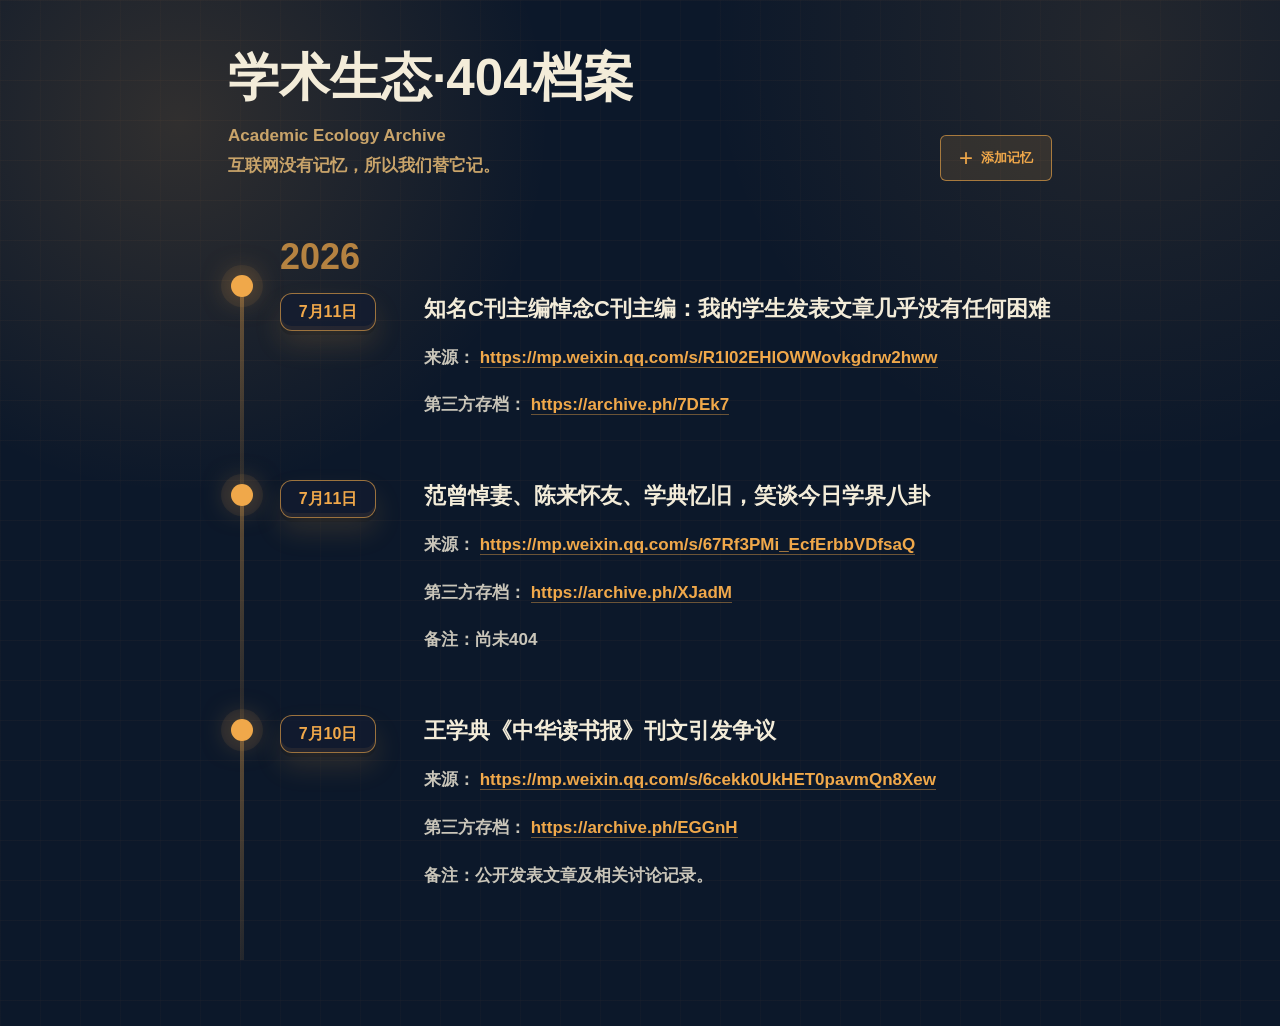
==== index.html @ 6da3807e "Switch archive target back to the Wayback Machine." ====
<!DOCTYPE html>
<html lang="zh-CN">

<head>
<meta charset="UTF-8">
<meta name="viewport" content="width=device-width, initial-scale=1.0">
<title>学术生态·404档案 · Academic Ecology Archive</title>

<style>
:root {
    color-scheme: dark;
    --bg: #0c182a;
    --text: #f3ecd9;
    --muted: #c9a46a;
    --line: rgba(240, 168, 74, 0.36);
    --accent: #f0a84a;
    --accent-soft: rgba(240, 168, 74, 0.16);
    --accent-strong: #ffc56d;
    --font: "PingFang SC", "PingFangSC-Semibold", "Hiragino Sans GB", "Microsoft YaHei", sans-serif;
}

* {
    box-sizing: border-box;
}

body {
    min-height: 100vh;
    max-width: 920px;
    margin: 0 auto;
    padding: 52px 48px 80px;
    color: var(--text);
    background:
        radial-gradient(circle at 14% 12%, rgba(240, 168, 74, 0.16), transparent 26%),
        radial-gradient(circle at 88% 4%, rgba(240, 168, 74, 0.10), transparent 28%),
        linear-gradient(rgba(240, 168, 74, 0.035) 1px, transparent 1px),
        linear-gradient(90deg, rgba(240, 168, 74, 0.025) 1px, transparent 1px),
        var(--bg);
    background-size: auto, auto, 40px 40px, 40px 40px, auto;
    font-family: var(--font);
    font-weight: 600;
    line-height: 1.75;
}

button,
input,
textarea,
h1,
h2,
.date,
.year {
    font-family: var(--font);
    font-weight: 600;
}

button {
    color: inherit;
}

h1 {
    margin: 0;
    font-size: clamp(32px, 4vw, 56px);
    line-height: 1;
    letter-spacing: 0;
}

h2 {
    margin: 0;
    font-size: clamp(17px, 1.9vw, 22px);
    line-height: 1.45;
    letter-spacing: 0;
}

p {
    margin: 18px 0 0;
    color: rgba(243, 236, 217, 0.82);
    font-size: 17px;
}

a {
    color: var(--accent);
    text-decoration: none;
    word-break: break-all;
    border-bottom: 1px solid rgba(240, 168, 74, 0.42);
    transition: color 160ms ease, border-color 160ms ease;
}

a:hover {
    color: var(--accent-strong);
    border-color: var(--accent-strong);
}

.subtitle {
    max-width: 620px;
    margin: 18px 0 0;
    color: var(--muted);
    font-size: 17px;
    letter-spacing: 0;
}

.site-header {
    display: flex;
    align-items: flex-end;
    justify-content: space-between;
    gap: 32px;
    margin-bottom: 58px;
}

.add-memory-button,
.submit-button {
    display: inline-flex;
    align-items: center;
    justify-content: center;
    min-height: 46px;
    padding: 10px 18px;
    border: 1px solid rgba(240, 168, 74, 0.62);
    border-radius: 6px;
    background: rgba(240, 168, 74, 0.12);
    color: var(--accent);
    cursor: pointer;
    transition: background 160ms ease, border-color 160ms ease, transform 160ms ease;
}

.add-memory-button:hover,
.submit-button:hover {
    border-color: var(--accent-strong);
    background: rgba(240, 168, 74, 0.22);
}

.add-memory-button:active,
.submit-button:active {
    transform: translateY(1px);
}

.button-icon {
    margin-right: 8px;
    font-size: 24px;
    line-height: 1;
    font-weight: 400;
}

.archive {
    position: relative;
}

.entry {
    position: relative;
    display: grid;
    grid-template-columns: 168px minmax(0, 1fr);
    gap: 28px;
    margin-bottom: 56px;
}

.entry::before {
    content: "";
    position: absolute;
    left: 12px;
    top: 50px;
    bottom: -70px;
    width: 4px;
    background: linear-gradient(var(--line), rgba(240, 168, 74, 0.10));
}

.entry::after {
    content: "";
    position: absolute;
    left: 3px;
    top: 36px;
    width: 22px;
    height: 22px;
    border-radius: 50%;
    background: var(--accent);
    box-shadow:
        0 0 0 10px rgba(240, 168, 74, 0.08),
        0 0 28px rgba(240, 168, 74, 0.55);
}

.entry.entry-continued::before {
    top: 18px;
}

.entry.entry-continued::after {
    top: 8px;
}

.time-col {
    position: relative;
    min-height: 110px;
    padding-left: 52px;
}

.year {
    margin: 0 0 18px 0;
    color: rgba(240, 168, 74, 0.72);
    font-size: clamp(28px, 3.2vw, 36px);
    line-height: 1;
    letter-spacing: 0;
}

.date {
    display: inline-flex;
    align-items: center;
    justify-content: center;
    min-width: 96px;
    min-height: 38px;
    padding: 7px 12px;
    border: 1px solid rgba(240, 168, 74, 0.62);
    border-radius: 12px;
    color: var(--accent);
    background: rgba(20, 29, 49, 0.72);
    box-shadow:
        0 14px 28px rgba(240, 168, 74, 0.14),
        inset 0 -4px 0 rgba(240, 168, 74, 0.08),
        0 4px 0 rgba(4, 9, 18, 0.24);
    font-size: clamp(14px, 1.5vw, 16px);
    line-height: 1;
    letter-spacing: 0;
}

.content {
    max-width: 640px;
    padding-top: 54px;
}

.entry.entry-continued .content {
    padding-top: 4px;
}

.entry.entry-continued .time-col {
    min-height: 48px;
    padding-top: 4px;
}

.memory-dialog {
    width: min(620px, calc(100vw - 32px));
    max-height: calc(100vh - 32px);
    padding: 0;
    border: 1px solid rgba(240, 168, 74, 0.34);
    border-radius: 8px;
    color: var(--text);
    background: #111f34;
    box-shadow: 0 28px 80px rgba(0, 0, 0, 0.55);
}

.memory-dialog::backdrop {
    background: rgba(3, 8, 16, 0.76);
    backdrop-filter: blur(5px);
}

.memory-form {
    padding: 26px;
}

.dialog-header {
    display: flex;
    align-items: center;
    justify-content: space-between;
    gap: 20px;
    margin-bottom: 22px;
}

.dialog-header h2 {
    font-size: 24px;
    line-height: 1.3;
}

.close-button {
    display: grid;
    flex: 0 0 38px;
    width: 38px;
    height: 38px;
    place-items: center;
    padding: 0;
    border: 0;
    border-radius: 50%;
    color: var(--muted);
    background: transparent;
    font-size: 28px;
    line-height: 1;
    cursor: pointer;
}

.close-button:hover {
    color: var(--text);
    background: rgba(240, 168, 74, 0.12);
}

.form-grid {
    display: grid;
    grid-template-columns: 1fr 1fr;
    gap: 16px;
}

.field {
    display: grid;
    gap: 7px;
}

.field-wide {
    grid-column: 1 / -1;
}

.field label {
    color: rgba(243, 236, 217, 0.82);
    font-size: 14px;
    font-weight: 700;
}

.field input,
.field textarea {
    width: 100%;
    border: 1px solid rgba(240, 168, 74, 0.30);
    border-radius: 6px;
    outline: 0;
    color: var(--text);
    background: rgba(6, 14, 26, 0.62);
    transition: border-color 160ms ease, box-shadow 160ms ease;
}

.field input {
    height: 46px;
    padding: 0 13px;
}

.field textarea {
    min-height: 100px;
    padding: 11px 13px;
    resize: vertical;
}

.field input:focus,
.field textarea:focus {
    border-color: var(--accent);
    box-shadow: 0 0 0 3px rgba(240, 168, 74, 0.14);
}

.archive-tools {
    display: flex;
    align-items: center;
    gap: 10px;
}

.archive-tools input {
    min-width: 0;
    flex: 1;
}

.archive-button {
    flex: 0 0 auto;
    min-height: 46px;
    padding: 0 15px;
    border: 1px solid rgba(240, 168, 74, 0.42);
    border-radius: 6px;
    color: var(--accent);
    background: rgba(240, 168, 74, 0.10);
    font-size: 14px;
    cursor: pointer;
    transition: border-color 160ms ease, background 160ms ease;
}

.archive-button:hover:not(:disabled) {
    border-color: var(--accent);
    background: rgba(240, 168, 74, 0.16);
}

.archive-button:disabled {
    opacity: 0.42;
    cursor: not-allowed;
}

.field-hint {
    margin: 0;
    color: var(--muted);
    font-size: 12px;
    line-height: 1.55;
}

.form-actions {
    display: flex;
    justify-content: flex-end;
    margin-top: 22px;
}

.title-tools {
    display: flex;
    gap: 10px;
    align-items: stretch;
}

.title-tools input {
    flex: 1 1 auto;
}

.fetch-title-button {
    flex: 0 0 auto;
    min-height: 46px;
    padding: 0 15px;
    border: 1px solid rgba(240, 168, 74, 0.42);
    border-radius: 6px;
    color: var(--accent);
    background: rgba(240, 168, 74, 0.10);
    font-size: 14px;
    cursor: pointer;
    transition: border-color 160ms ease, background 160ms ease;
}

.fetch-title-button:hover:not(:disabled) {
    border-color: var(--accent);
    background: rgba(240, 168, 74, 0.16);
}

.fetch-title-button:disabled {
    opacity: 0.42;
    cursor: not-allowed;
}

.archive-status,
.title-status {
    margin: 8px 0 0;
    color: var(--muted);
    font-size: 12px;
    line-height: 1.55;
    min-height: 1.55em;
}

.archive-empty,
.archive-loading,
.archive-error {
    padding: 48px 0 20px;
    color: var(--muted);
    font-size: 16px;
}

.submit-button {
    color: #1a1208;
    background: var(--accent);
}

.submit-button:hover {
    background: var(--accent-strong);
}

@media (max-width: 780px) {
    body {
        padding: 34px 20px 60px;
    }

    .subtitle {
        margin-bottom: 0;
    }

    .site-header {
        align-items: flex-start;
        flex-direction: column;
        margin-bottom: 34px;
    }

    .entry {
        grid-template-columns: 1fr;
        gap: 22px;
        margin-bottom: 48px;
    }

    .entry::before {
        left: 10px;
        top: 72px;
    }

    .entry::after {
        top: 58px;
    }

    .entry.entry-continued::before {
        top: 28px;
    }

    .entry.entry-continued::after {
        top: 14px;
    }

    .time-col {
        padding-left: 42px;
    }

    .year {
        margin-bottom: 14px;
        font-size: 28px;
    }

    .date {
        min-width: 96px;
        min-height: 36px;
        font-size: 15px;
        border-radius: 12px;
    }

    .content {
        max-width: none;
        padding: 0 0 0 42px;
    }

    .entry.entry-continued .content {
        padding: 0 0 0 42px;
    }

    .memory-form {
        padding: 20px;
    }

    .form-grid {
        grid-template-columns: 1fr;
    }

    .archive-tools {
        align-items: stretch;
        flex-direction: column;
    }
}
</style>
</head>

<body>
<header class="site-header">
    <div>
        <h1>学术生态·404档案</h1>

        <p class="subtitle">
        Academic Ecology Archive<br>
        互联网没有记忆，所以我们替它记。
        </p>
    </div>

    <button class="add-memory-button" id="openMemoryForm" type="button">
        <span class="button-icon" aria-hidden="true">+</span>
        添加记忆
    </button>
</header>

<main class="archive" id="archive" aria-live="polite">
    <p class="archive-loading">正在加载档案…</p>
</main>

<dialog class="memory-dialog" id="memoryDialog">
    <form class="memory-form" id="memoryForm">
        <div class="dialog-header">
            <h2>添加一条记忆</h2>
            <button class="close-button" id="closeMemoryForm" type="button" aria-label="关闭">&times;</button>
        </div>

        <div class="form-grid">
            <div class="field field-wide">
                <label for="sourceUrl">来源链接</label>
                <div class="archive-tools">
                    <input id="sourceUrl" name="source" type="url" inputmode="url" placeholder="https://" required>
                    <button class="archive-button" id="createArchive" type="button" disabled>生成存档</button>
                </div>
                <p class="field-hint">将在新窗口打开互联网档案馆（Wayback Machine）；保存完成后，把生成的永久链接粘贴到下方。</p>
            </div>

            <div class="field field-wide">
                <label for="memoryTitle">事件标题</label>
                <div class="title-tools">
                    <input id="memoryTitle" name="title" type="text" maxlength="120" required>
                    <button class="fetch-title-button" id="fetchTitle" type="button" disabled>获取标题</button>
                </div>
                <p class="title-status" id="titleStatus" aria-live="polite"></p>
            </div>

            <div class="field">
                <label for="memoryDate">事件日期</label>
                <input id="memoryDate" name="date" type="date" required>
            </div>

            <div class="field field-wide">
                <label for="archiveUrl">第三方存档链接</label>
                <input id="archiveUrl" name="archive" type="url" inputmode="url" placeholder="https://web.archive.org/web/..." required>
            </div>

            <div class="field field-wide">
                <label for="memoryNote">补充说明（选填）</label>
                <textarea id="memoryNote" name="note" maxlength="1000"></textarea>
            </div>
        </div>

        <div class="form-actions">
            <button class="submit-button" type="submit">提交到 GitHub</button>
        </div>
    </form>
</dialog>

<script>
const repository = "quietarchive/academic-ecology-archive";
const archiveRoot = document.getElementById("archive");
const dialog = document.getElementById("memoryDialog");
const form = document.getElementById("memoryForm");
const dateInput = document.getElementById("memoryDate");
const sourceInput = document.getElementById("sourceUrl");
const titleInput = document.getElementById("memoryTitle");
const titleStatus = document.getElementById("titleStatus");
const createArchiveButton = document.getElementById("createArchive");
const fetchTitleButton = document.getElementById("fetchTitle");

let titleFetchToken = 0;

function escapeHtml(value) {
    return String(value)
        .replaceAll("&", "&amp;")
        .replaceAll("<", "&lt;")
        .replaceAll(">", "&gt;")
        .replaceAll('"', "&quot;")
        .replaceAll("'", "&#39;");
}

function formatDateParts(isoDate) {
    const [year, month, day] = isoDate.split("-").map(Number);
    return {
        year: String(year),
        date: `${month}月${day}日`
    };
}

function renderEntries(entries) {
    if (!entries.length) {
        archiveRoot.innerHTML = '<p class="archive-empty">暂无档案条目。</p>';
        return;
    }

    let previousYear = "";
    archiveRoot.innerHTML = entries.map((entry) => {
        const { year, date } = formatDateParts(entry.date);
        const showYear = year !== previousYear;
        previousYear = year;
        const note = entry.note
            ? `<p>备注：${escapeHtml(entry.note)}</p>`
            : "";

        return `
            <article class="entry${showYear ? "" : " entry-continued"}">
                <div class="time-col">
                    ${showYear ? `<div class="year">${escapeHtml(year)}</div>` : ""}
                    <div class="date">${escapeHtml(date)}</div>
                </div>
                <div class="content">
                    <h2>${escapeHtml(entry.title)}</h2>
                    <p>
                        来源：
                        <a href="${escapeHtml(entry.source)}" rel="noopener noreferrer" target="_blank">${escapeHtml(entry.source)}</a>
                    </p>
                    <p>
                        第三方存档：
                        <a href="${escapeHtml(entry.archive)}" rel="noopener noreferrer" target="_blank">${escapeHtml(entry.archive)}</a>
                    </p>
                    ${note}
                </div>
            </article>
        `;
    }).join("");
}

async function loadEntries() {
    try {
        const response = await fetch(`./data/entries.json?t=${Date.now()}`);
        if (!response.ok) {
            throw new Error(`HTTP ${response.status}`);
        }
        const data = await response.json();
        const entries = Array.isArray(data.entries) ? data.entries : [];
        entries.sort((a, b) => {
            if (a.date === b.date) return (b.issue || 0) - (a.issue || 0);
            return a.date < b.date ? 1 : -1;
        });
        renderEntries(entries);
    } catch (error) {
        archiveRoot.innerHTML = '<p class="archive-error">档案加载失败，请稍后刷新。</p>';
        console.error(error);
    }
}

function syncSourceButtons() {
    const valid = sourceInput.validity.valid && Boolean(sourceInput.value.trim());
    createArchiveButton.disabled = !valid;
    fetchTitleButton.disabled = !valid;
}

function decodeHtmlEntities(text) {
    const textarea = document.createElement("textarea");
    textarea.innerHTML = text;
    return textarea.value.trim();
}

function cleanTitle(title) {
    return decodeHtmlEntities(title).replace(/\s+/g, " ").trim();
}

async function fetchTitleFromMicrolink(url) {
    const response = await fetch(`https://api.microlink.io/?url=${encodeURIComponent(url)}`);
    if (!response.ok) return "";
    const json = await response.json();
    return json?.status === "success" ? (json.data?.title || "") : "";
}

async function fetchTitleFromAllOrigins(url) {
    const response = await fetch(`https://api.allorigins.win/raw?url=${encodeURIComponent(url)}`);
    if (!response.ok) return "";
    const html = await response.text();
    const og = html.match(/property=["']og:title["']\s+content=["']([^"']+)["']/i)
        || html.match(/content=["']([^"']+)["']\s+property=["']og:title["']/i);
    if (og?.[1]) return og[1];
    const title = html.match(/<title[^>]*>([^<]+)<\/title>/i);
    return title?.[1] || "";
}

async function resolvePageTitle(url) {
    const attempts = [fetchTitleFromMicrolink, fetchTitleFromAllOrigins];
    for (const attempt of attempts) {
        try {
            const title = cleanTitle(await attempt(url));
            if (title) return title;
        } catch (error) {
            console.warn(error);
        }
    }
    return "";
}

async function fillTitleFromSource({ force = false } = {}) {
    if (!sourceInput.validity.valid) return;
    if (!force && titleInput.value.trim()) return;

    const token = ++titleFetchToken;
    const url = sourceInput.value.trim();
    titleStatus.textContent = "正在获取标题…";
    fetchTitleButton.disabled = true;

    const title = await resolvePageTitle(url);
    if (token !== titleFetchToken) return;

    if (title) {
        titleInput.value = title.slice(0, 120);
        titleStatus.textContent = "已自动填入标题，可按需修改。";
    } else {
        titleStatus.textContent = "未能自动获取标题（微信文章较常见），请手动填写。";
    }

    syncSourceButtons();
}

document.getElementById("openMemoryForm").addEventListener("click", () => {
    if (!dateInput.value) {
        dateInput.value = new Date().toLocaleDateString("en-CA");
    }
    syncSourceButtons();
    titleStatus.textContent = "";
    dialog.showModal();
});

document.getElementById("closeMemoryForm").addEventListener("click", () => dialog.close());

sourceInput.addEventListener("input", () => {
    syncSourceButtons();
});

sourceInput.addEventListener("change", () => {
    fillTitleFromSource();
});

fetchTitleButton.addEventListener("click", () => {
    fillTitleFromSource({ force: true });
});

createArchiveButton.addEventListener("click", () => {
    if (!sourceInput.reportValidity()) {
        return;
    }

    const saveUrl = `https://web.archive.org/save/${sourceInput.value.trim()}`;
    window.open(saveUrl, "_blank", "noopener,noreferrer");
});

dialog.addEventListener("click", (event) => {
    if (event.target === dialog) {
        dialog.close();
    }
});

form.addEventListener("submit", (event) => {
    event.preventDefault();

    const data = new FormData(form);
    const title = data.get("title").trim();
    const date = data.get("date");
    const source = data.get("source").trim();
    const archive = data.get("archive").trim();
    const note = data.get("note").trim() || "无";
    const issueTitle = `[记忆提交] ${date} ${title}`;
    const issueBody = [
        "## 事件信息",
        "",
        `- 日期：${date}`,
        `- 标题：${title}`,
        `- 来源链接：${source}`,
        `- 第三方存档：${archive}`,
        "",
        "## 补充说明",
        "",
        note
    ].join("\n");
    const issueUrl = new URL(`https://github.com/${repository}/issues/new`);

    issueUrl.searchParams.set("title", issueTitle);
    issueUrl.searchParams.set("body", issueBody);
    window.open(issueUrl.toString(), "_blank", "noopener,noreferrer");
    dialog.close();
});

loadEntries();
</script>
</body>

</html>
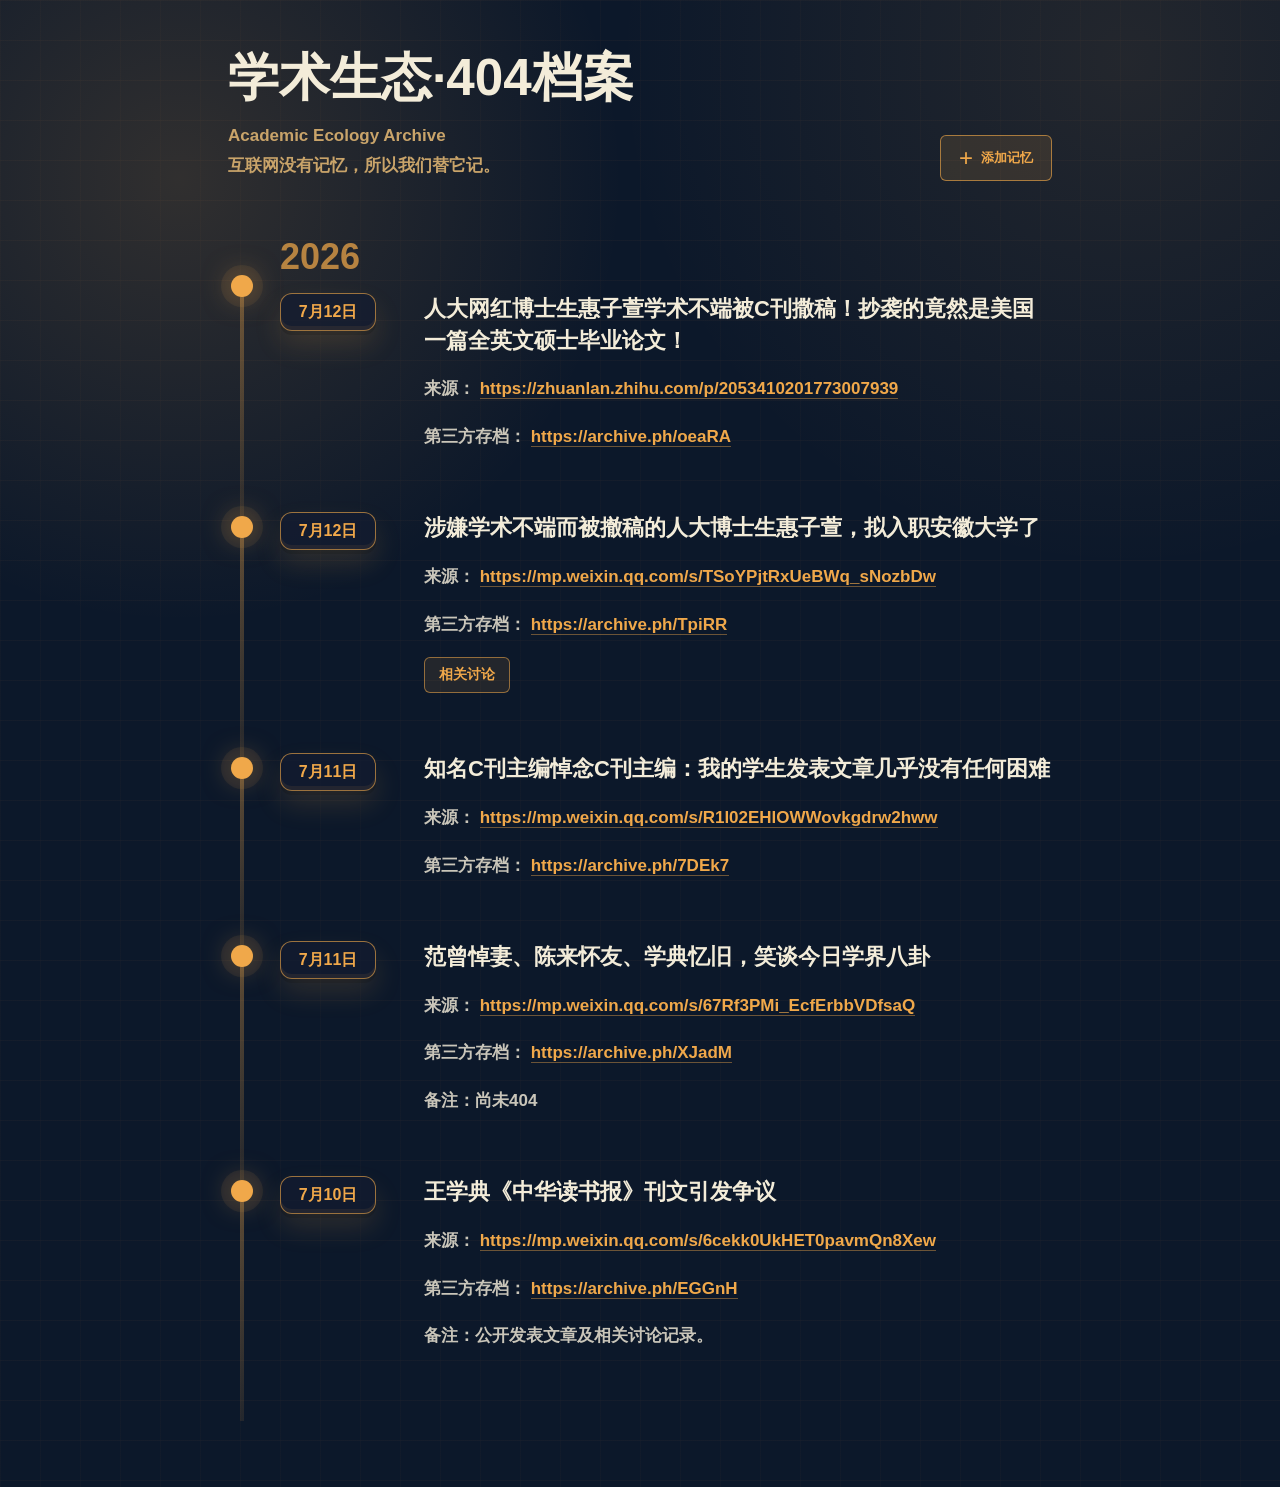
==== commit ae3e1864: "Add discussion screenshots viewer for archive entries. Store issue #4 comment images in-repo and pre" ====
--- a/index.html
+++ b/index.html
@@ -230,6 +230,81 @@
     padding-top: 4px;
 }
 
+.entry-actions {
+    display: flex;
+    flex-wrap: wrap;
+    gap: 10px;
+    margin-top: 18px;
+}
+
+.discussion-button {
+    display: inline-flex;
+    align-items: center;
+    justify-content: center;
+    min-height: 36px;
+    padding: 6px 14px;
+    border: 1px solid rgba(240, 168, 74, 0.55);
+    border-radius: 6px;
+    color: var(--accent);
+    background: rgba(240, 168, 74, 0.10);
+    font-size: 14px;
+    cursor: pointer;
+    transition: background 160ms ease, border-color 160ms ease;
+}
+
+.discussion-button:hover {
+    border-color: var(--accent-strong);
+    background: rgba(240, 168, 74, 0.20);
+}
+
+.discussion-dialog {
+    width: min(760px, calc(100vw - 32px));
+    max-height: calc(100vh - 32px);
+    padding: 0;
+    border: 1px solid rgba(240, 168, 74, 0.34);
+    border-radius: 8px;
+    color: var(--text);
+    background: #111f34;
+    box-shadow: 0 28px 80px rgba(0, 0, 0, 0.55);
+}
+
+.discussion-dialog::backdrop {
+    background: rgba(3, 8, 16, 0.76);
+    backdrop-filter: blur(5px);
+}
+
+.discussion-panel {
+    display: flex;
+    flex-direction: column;
+    max-height: calc(100vh - 32px);
+}
+
+.discussion-panel .dialog-header {
+    margin: 0;
+    padding: 20px 22px 14px;
+    border-bottom: 1px solid rgba(240, 168, 74, 0.18);
+}
+
+.discussion-gallery {
+    display: grid;
+    gap: 16px;
+    padding: 18px 22px 24px;
+    overflow: auto;
+}
+
+.discussion-gallery figure {
+    margin: 0;
+}
+
+.discussion-gallery img {
+    display: block;
+    width: 100%;
+    height: auto;
+    border: 1px solid rgba(240, 168, 74, 0.28);
+    border-radius: 6px;
+    background: #0a1422;
+}
+
 .memory-dialog {
     width: min(620px, calc(100vw - 32px));
     max-height: calc(100vh - 32px);
@@ -334,18 +409,18 @@
 }
 
 .archive-tools {
+    display: grid;
+    gap: 10px;
+}
+
+.archive-actions {
     display: flex;
-    align-items: center;
+    flex-wrap: wrap;
     gap: 10px;
 }
 
-.archive-tools input {
-    min-width: 0;
-    flex: 1;
-}
-
 .archive-button {
-    flex: 0 0 auto;
+    flex: 1 1 auto;
     min-height: 46px;
     padding: 0 15px;
     border: 1px solid rgba(240, 168, 74, 0.42);
@@ -512,6 +587,9 @@
 
     .archive-tools {
         align-items: stretch;
+    }
+
+    .archive-actions {
         flex-direction: column;
     }
 }
@@ -538,6 +616,16 @@
 <main class="archive" id="archive" aria-live="polite">
     <p class="archive-loading">正在加载档案…</p>
 </main>
+
+<dialog class="discussion-dialog" id="discussionDialog">
+    <div class="discussion-panel">
+        <div class="dialog-header">
+            <h2 id="discussionTitle">相关讨论</h2>
+            <button class="close-button" id="closeDiscussion" type="button" aria-label="关闭">&times;</button>
+        </div>
+        <div class="discussion-gallery" id="discussionGallery"></div>
+    </div>
+</dialog>
 
 <dialog class="memory-dialog" id="memoryDialog">
     <form class="memory-form" id="memoryForm">
@@ -551,9 +639,12 @@
                 <label for="sourceUrl">来源链接</label>
                 <div class="archive-tools">
                     <input id="sourceUrl" name="source" type="url" inputmode="url" placeholder="https://" required>
-                    <button class="archive-button" id="createArchive" type="button" disabled>生成存档</button>
+                    <div class="archive-actions">
+                        <button class="archive-button" id="createArchiveWayback" type="button" disabled>Wayback 存档</button>
+                        <button class="archive-button" id="createArchivePh" type="button" disabled>archive.ph 存档</button>
+                    </div>
                 </div>
-                <p class="field-hint">将在新窗口打开互联网档案馆（Wayback Machine）；保存完成后，把生成的永久链接粘贴到下方。</p>
+                <p class="field-hint" id="archiveHint">优先用互联网档案馆（Wayback）；微信文章常被拦截，请改用 archive.ph。保存后把可用的永久链接粘贴到下方。</p>
             </div>
 
             <div class="field field-wide">
@@ -572,7 +663,7 @@
 
             <div class="field field-wide">
                 <label for="archiveUrl">第三方存档链接</label>
-                <input id="archiveUrl" name="archive" type="url" inputmode="url" placeholder="https://web.archive.org/web/..." required>
+                <input id="archiveUrl" name="archive" type="url" inputmode="url" placeholder="https://web.archive.org/web/... 或 https://archive.ph/..." required>
             </div>
 
             <div class="field field-wide">
@@ -591,15 +682,24 @@
 const repository = "quietarchive/academic-ecology-archive";
 const archiveRoot = document.getElementById("archive");
 const dialog = document.getElementById("memoryDialog");
+const discussionDialog = document.getElementById("discussionDialog");
+const discussionTitle = document.getElementById("discussionTitle");
+const discussionGallery = document.getElementById("discussionGallery");
 const form = document.getElementById("memoryForm");
 const dateInput = document.getElementById("memoryDate");
 const sourceInput = document.getElementById("sourceUrl");
 const titleInput = document.getElementById("memoryTitle");
 const titleStatus = document.getElementById("titleStatus");
-const createArchiveButton = document.getElementById("createArchive");
+const createArchiveWaybackButton = document.getElementById("createArchiveWayback");
+const createArchivePhButton = document.getElementById("createArchivePh");
+const archiveHint = document.getElementById("archiveHint");
 const fetchTitleButton = document.getElementById("fetchTitle");
 
+const defaultArchiveHint = "优先用互联网档案馆（Wayback）；微信文章常被拦截，请改用 archive.ph。保存后把可用的永久链接粘贴到下方。";
+const wechatArchiveHint = "检测到微信链接：Wayback 通常只能存到验证页。请优先用 archive.ph 存档，再把永久链接粘贴到下方。";
+
 let titleFetchToken = 0;
+let entriesById = new Map();
 
 function escapeHtml(value) {
     return String(value)
@@ -618,19 +718,45 @@
     };
 }
 
+function entryKey(entry, index) {
+    return entry.issue != null ? `issue-${entry.issue}` : `entry-${index}`;
+}
+
+function openDiscussion(entry) {
+    const images = Array.isArray(entry.discussion) ? entry.discussion : [];
+    if (!images.length) return;
+
+    discussionTitle.textContent = "相关讨论";
+    discussionGallery.innerHTML = images.map((src, index) => `
+        <figure>
+            <img src="./${escapeHtml(src)}" alt="相关讨论截图 ${index + 1}" loading="lazy">
+        </figure>
+    `).join("");
+    discussionDialog.showModal();
+}
+
 function renderEntries(entries) {
     if (!entries.length) {
         archiveRoot.innerHTML = '<p class="archive-empty">暂无档案条目。</p>';
         return;
     }
 
+    entriesById = new Map();
     let previousYear = "";
-    archiveRoot.innerHTML = entries.map((entry) => {
+    archiveRoot.innerHTML = entries.map((entry, index) => {
+        const key = entryKey(entry, index);
+        entriesById.set(key, entry);
         const { year, date } = formatDateParts(entry.date);
         const showYear = year !== previousYear;
         previousYear = year;
         const note = entry.note
             ? `<p>备注：${escapeHtml(entry.note)}</p>`
+            : "";
+        const hasDiscussion = Array.isArray(entry.discussion) && entry.discussion.length > 0;
+        const discussionAction = hasDiscussion
+            ? `<div class="entry-actions">
+                    <button class="discussion-button" type="button" data-entry-key="${escapeHtml(key)}">相关讨论</button>
+               </div>`
             : "";
 
         return `
@@ -650,11 +776,29 @@
                         <a href="${escapeHtml(entry.archive)}" rel="noopener noreferrer" target="_blank">${escapeHtml(entry.archive)}</a>
                     </p>
                     ${note}
+                    ${discussionAction}
                 </div>
             </article>
         `;
     }).join("");
 }
+
+archiveRoot.addEventListener("click", (event) => {
+    const button = event.target.closest(".discussion-button");
+    if (!button) return;
+    const entry = entriesById.get(button.dataset.entryKey);
+    if (entry) openDiscussion(entry);
+});
+
+document.getElementById("closeDiscussion").addEventListener("click", () => {
+    discussionDialog.close();
+});
+
+discussionDialog.addEventListener("click", (event) => {
+    if (event.target === discussionDialog) {
+        discussionDialog.close();
+    }
+});
 
 async function loadEntries() {
     try {
@@ -675,10 +819,22 @@
     }
 }
 
+function isWechatUrl(url) {
+    try {
+        return /(^|\.)mp\.weixin\.qq\.com$/i.test(new URL(url).hostname);
+    } catch {
+        return false;
+    }
+}
+
 function syncSourceButtons() {
     const valid = sourceInput.validity.valid && Boolean(sourceInput.value.trim());
-    createArchiveButton.disabled = !valid;
+    createArchiveWaybackButton.disabled = !valid;
+    createArchivePhButton.disabled = !valid;
     fetchTitleButton.disabled = !valid;
+    archiveHint.textContent = valid && isWechatUrl(sourceInput.value.trim())
+        ? wechatArchiveHint
+        : defaultArchiveHint;
 }
 
 function decodeHtmlEntities(text) {
@@ -767,12 +923,21 @@
     fillTitleFromSource({ force: true });
 });
 
-createArchiveButton.addEventListener("click", () => {
+createArchiveWaybackButton.addEventListener("click", () => {
     if (!sourceInput.reportValidity()) {
         return;
     }
 
     const saveUrl = `https://web.archive.org/save/${sourceInput.value.trim()}`;
+    window.open(saveUrl, "_blank", "noopener,noreferrer");
+});
+
+createArchivePhButton.addEventListener("click", () => {
+    if (!sourceInput.reportValidity()) {
+        return;
+    }
+
+    const saveUrl = `https://archive.ph/?run=1&url=${encodeURIComponent(sourceInput.value.trim())}`;
     window.open(saveUrl, "_blank", "noopener,noreferrer");
 });
 
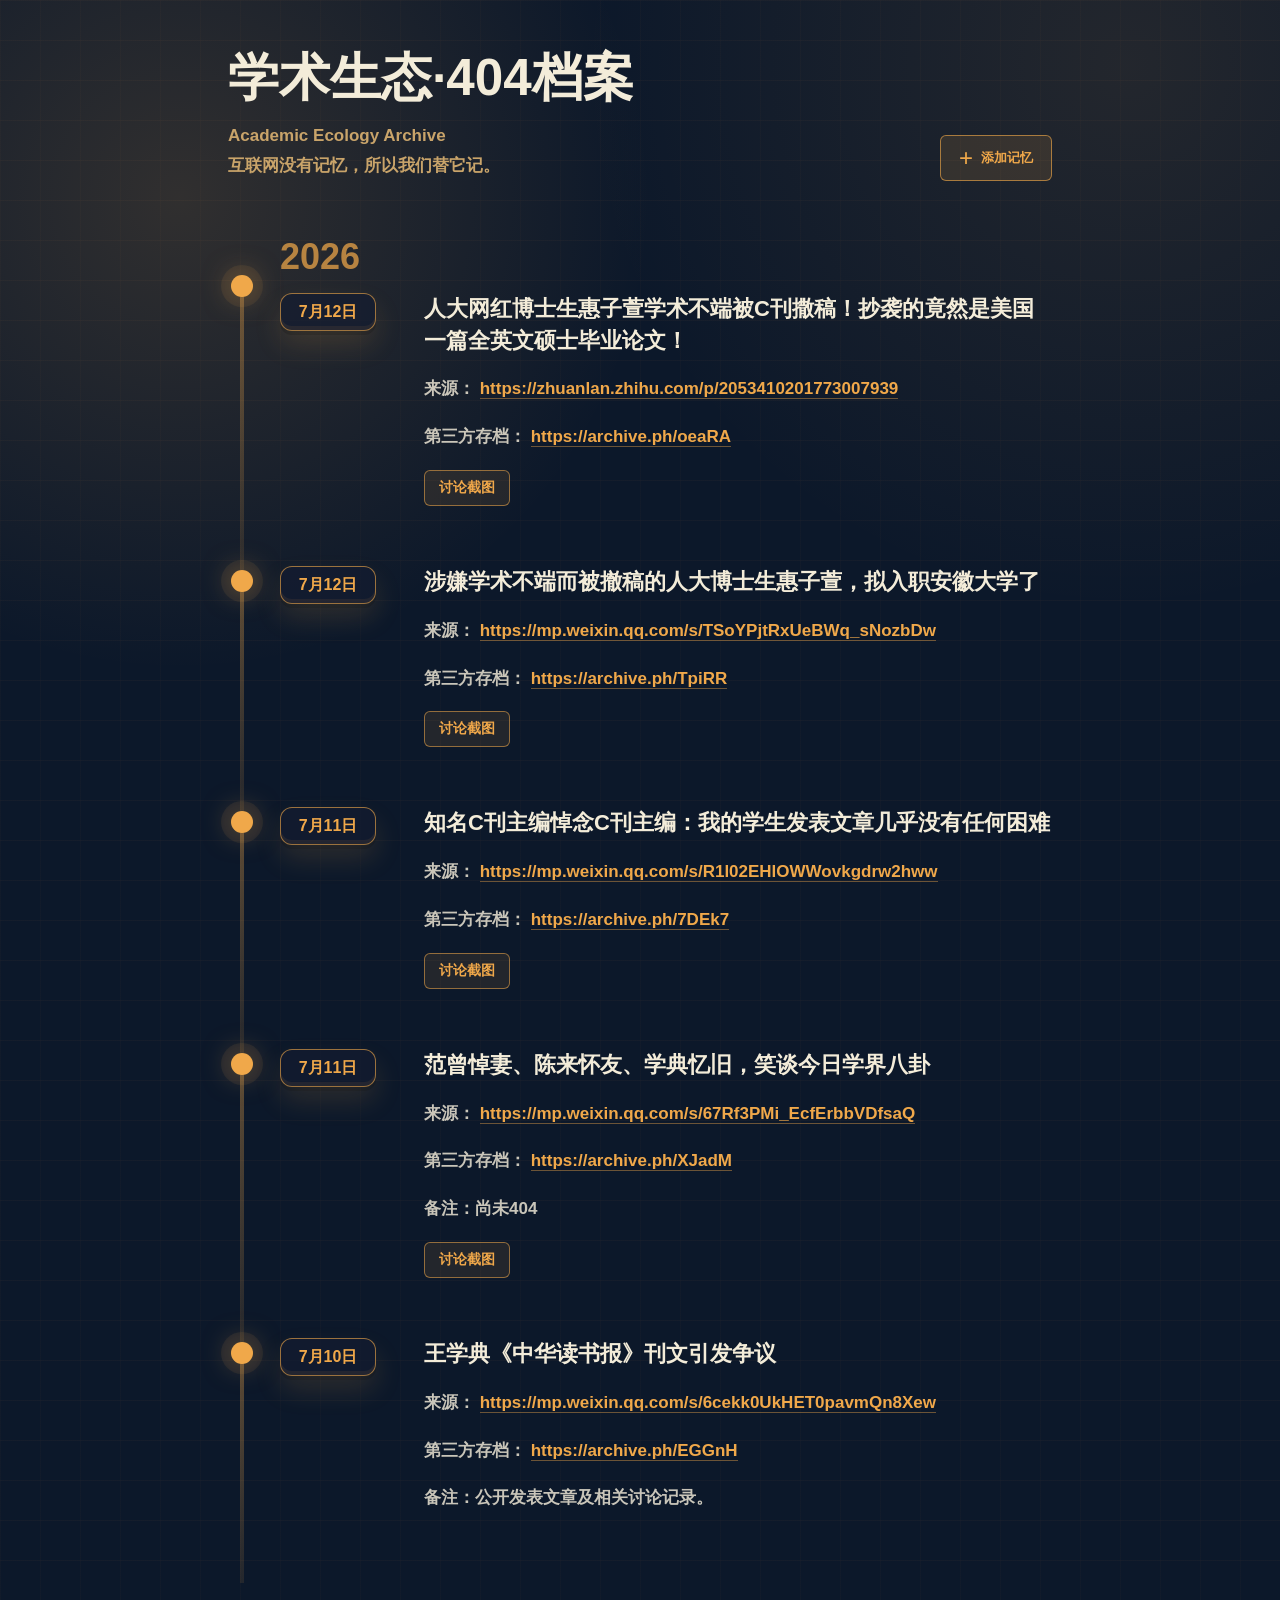
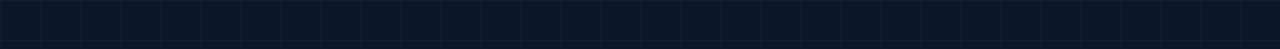
==== commit 41567aa1: "Make discussion screenshots work from issue comments. Rename the button to 讨论截图, load images from Gi" ====
--- a/index.html
+++ b/index.html
@@ -620,7 +620,7 @@
 <dialog class="discussion-dialog" id="discussionDialog">
     <div class="discussion-panel">
         <div class="dialog-header">
-            <h2 id="discussionTitle">相关讨论</h2>
+            <h2 id="discussionTitle">讨论截图</h2>
             <button class="close-button" id="closeDiscussion" type="button" aria-label="关闭">&times;</button>
         </div>
         <div class="discussion-gallery" id="discussionGallery"></div>
@@ -722,17 +722,73 @@
     return entry.issue != null ? `issue-${entry.issue}` : `entry-${index}`;
 }
 
-function openDiscussion(entry) {
-    const images = Array.isArray(entry.discussion) ? entry.discussion : [];
-    if (!images.length) return;
-
-    discussionTitle.textContent = "相关讨论";
-    discussionGallery.innerHTML = images.map((src, index) => `
-        <figure>
-            <img src="./${escapeHtml(src)}" alt="相关讨论截图 ${index + 1}" loading="lazy">
-        </figure>
-    `).join("");
+function extractImageUrls(markdownOrHtml) {
+    const urls = [];
+    const patterns = [
+        /!\[[^\]]*\]\((https?:\/\/[^)\s]+)\)/g,
+        /<img[^>]+src=["'](https?:\/\/[^"']+)["']/gi
+    ];
+
+    for (const pattern of patterns) {
+        for (const match of markdownOrHtml.matchAll(pattern)) {
+            urls.push(match[1]);
+        }
+    }
+
+    return [...new Set(urls)];
+}
+
+function toImageSrc(pathOrUrl) {
+    if (/^https?:\/\//i.test(pathOrUrl)) {
+        return pathOrUrl;
+    }
+    return `./${pathOrUrl.replace(/^\.\//, "")}`;
+}
+
+async function resolveDiscussionImages(entry) {
+    const local = Array.isArray(entry.discussion) ? entry.discussion.filter(Boolean) : [];
+
+    if (entry.issue != null) {
+        const response = await fetch(
+            `https://api.github.com/repos/${repository}/issues/${entry.issue}/comments?per_page=100`
+        );
+        if (!response.ok) {
+            if (local.length) return local;
+            throw new Error(`GitHub API ${response.status}`);
+        }
+
+        const comments = await response.json();
+        const remote = comments
+            .filter((comment) => comment.user?.type !== "Bot")
+            .flatMap((comment) => extractImageUrls(comment.body || ""));
+
+        if (remote.length) return remote;
+    }
+
+    return local;
+}
+
+async function openDiscussion(entry) {
+    discussionTitle.textContent = "讨论截图";
+    discussionGallery.innerHTML = '<p class="archive-loading">正在加载截图…</p>';
     discussionDialog.showModal();
+
+    try {
+        const images = await resolveDiscussionImages(entry);
+        if (!images.length) {
+            discussionGallery.innerHTML = '<p class="archive-empty">这条记忆还没有讨论截图。在对应 GitHub Issue 下评论贴图后即可显示。</p>';
+            return;
+        }
+
+        discussionGallery.innerHTML = images.map((src, index) => `
+            <figure>
+                <img src="${escapeHtml(toImageSrc(src))}" alt="讨论截图 ${index + 1}" loading="lazy">
+            </figure>
+        `).join("");
+    } catch (error) {
+        console.error(error);
+        discussionGallery.innerHTML = '<p class="archive-error">截图加载失败，请稍后重试。</p>';
+    }
 }
 
 function renderEntries(entries) {
@@ -752,10 +808,11 @@
         const note = entry.note
             ? `<p>备注：${escapeHtml(entry.note)}</p>`
             : "";
-        const hasDiscussion = Array.isArray(entry.discussion) && entry.discussion.length > 0;
-        const discussionAction = hasDiscussion
+        const canOpenDiscussion = entry.issue != null
+            || (Array.isArray(entry.discussion) && entry.discussion.length > 0);
+        const discussionAction = canOpenDiscussion
             ? `<div class="entry-actions">
-                    <button class="discussion-button" type="button" data-entry-key="${escapeHtml(key)}">相关讨论</button>
+                    <button class="discussion-button" type="button" data-entry-key="${escapeHtml(key)}">讨论截图</button>
                </div>`
             : "";
 
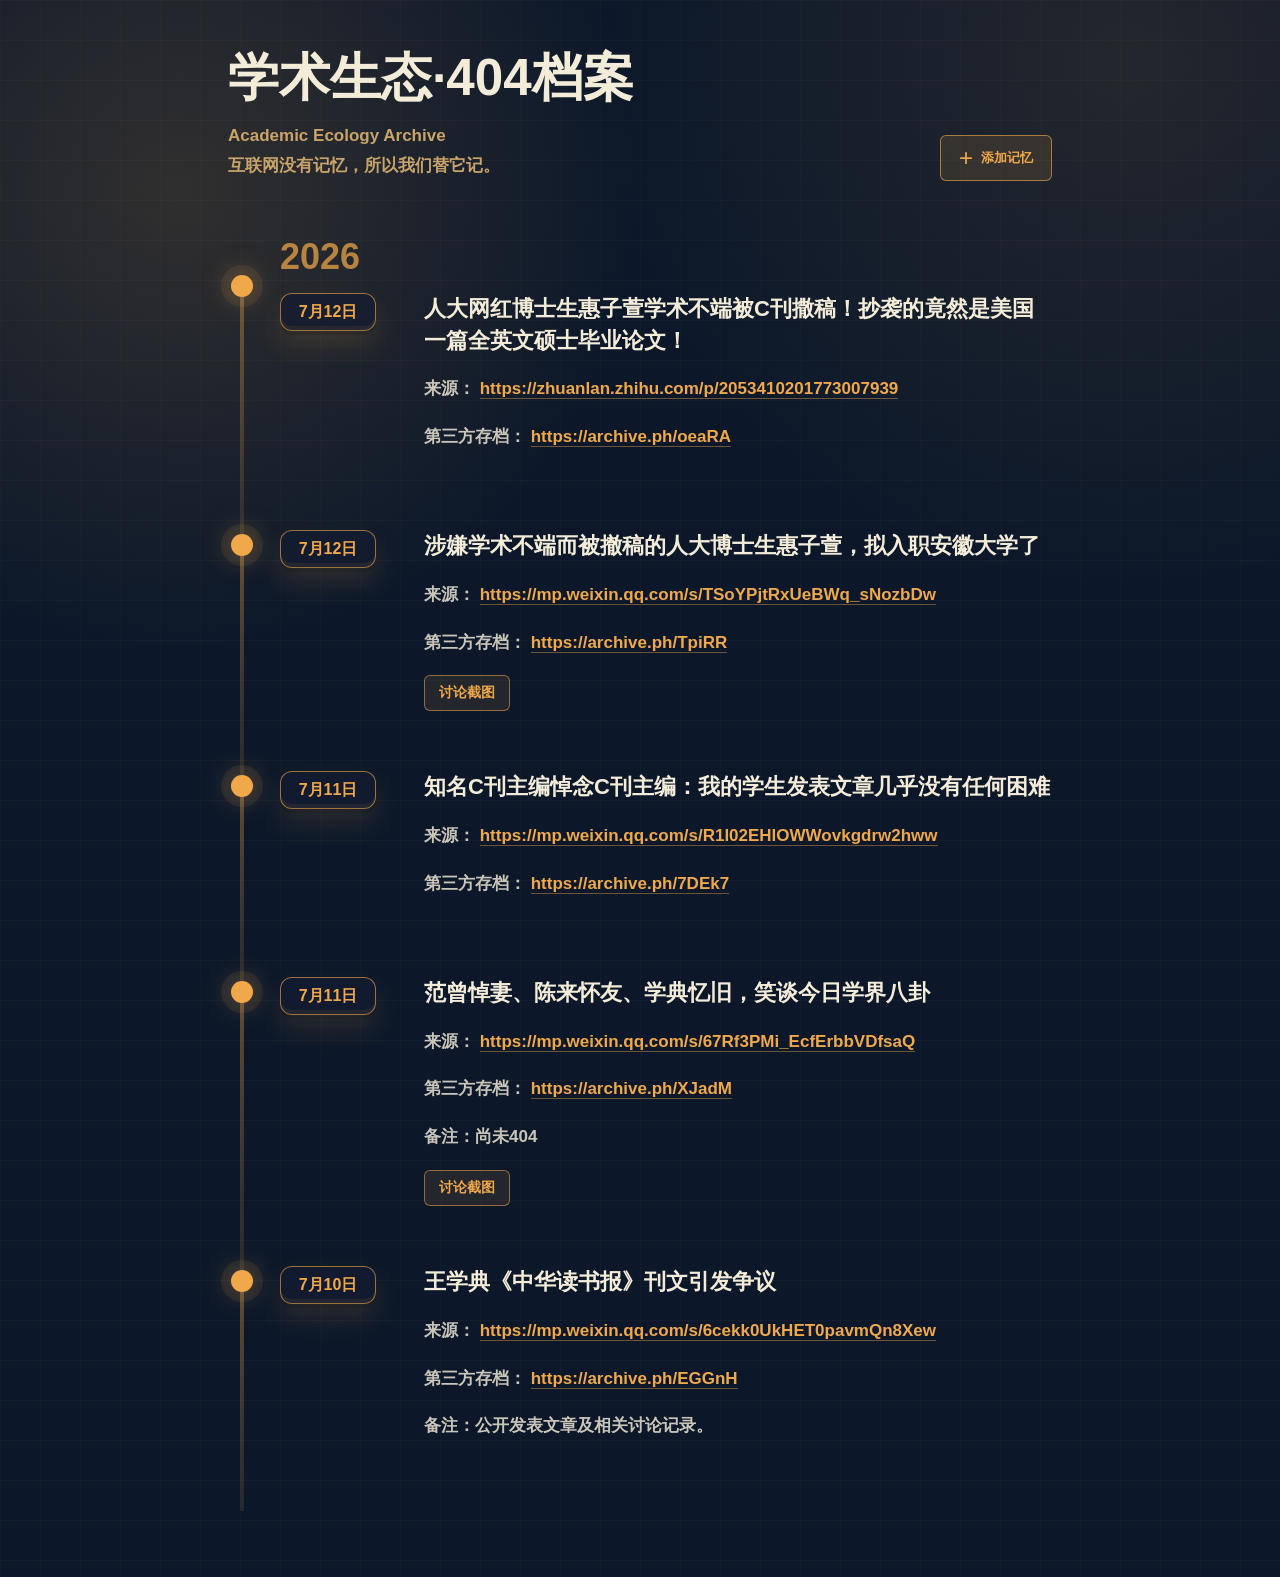
==== commit 261baff7: "Show 讨论截图 only when screenshots exist." ====
--- a/index.html
+++ b/index.html
@@ -745,27 +745,42 @@
     return `./${pathOrUrl.replace(/^\.\//, "")}`;
 }
 
+function hasLocalDiscussion(entry) {
+    return Array.isArray(entry.discussion) && entry.discussion.length > 0;
+}
+
+async function fetchIssueCommentImages(issueNumber) {
+    const response = await fetch(
+        `https://api.github.com/repos/${repository}/issues/${issueNumber}/comments?per_page=100`
+    );
+    if (!response.ok) {
+        throw new Error(`GitHub API ${response.status}`);
+    }
+
+    const comments = await response.json();
+    return comments
+        .filter((comment) => comment.user?.type !== "Bot")
+        .flatMap((comment) => extractImageUrls(comment.body || ""));
+}
+
 async function resolveDiscussionImages(entry) {
-    const local = Array.isArray(entry.discussion) ? entry.discussion.filter(Boolean) : [];
-
     if (entry.issue != null) {
-        const response = await fetch(
-            `https://api.github.com/repos/${repository}/issues/${entry.issue}/comments?per_page=100`
-        );
-        if (!response.ok) {
-            if (local.length) return local;
-            throw new Error(`GitHub API ${response.status}`);
+        try {
+            const remote = await fetchIssueCommentImages(entry.issue);
+            if (remote.length) return remote;
+        } catch (error) {
+            if (!hasLocalDiscussion(entry)) throw error;
+            console.warn(error);
         }
-
-        const comments = await response.json();
-        const remote = comments
-            .filter((comment) => comment.user?.type !== "Bot")
-            .flatMap((comment) => extractImageUrls(comment.body || ""));
-
-        if (remote.length) return remote;
-    }
-
-    return local;
+    }
+
+    return hasLocalDiscussion(entry) ? entry.discussion : [];
+}
+
+function renderDiscussionButton(key) {
+    return `<div class="entry-actions">
+        <button class="discussion-button" type="button" data-entry-key="${escapeHtml(key)}">讨论截图</button>
+    </div>`;
 }
 
 async function openDiscussion(entry) {
@@ -776,7 +791,7 @@
     try {
         const images = await resolveDiscussionImages(entry);
         if (!images.length) {
-            discussionGallery.innerHTML = '<p class="archive-empty">这条记忆还没有讨论截图。在对应 GitHub Issue 下评论贴图后即可显示。</p>';
+            discussionGallery.innerHTML = '<p class="archive-empty">这条记忆还没有讨论截图。</p>';
             return;
         }
 
@@ -808,13 +823,11 @@
         const note = entry.note
             ? `<p>备注：${escapeHtml(entry.note)}</p>`
             : "";
-        const canOpenDiscussion = entry.issue != null
-            || (Array.isArray(entry.discussion) && entry.discussion.length > 0);
-        const discussionAction = canOpenDiscussion
-            ? `<div class="entry-actions">
-                    <button class="discussion-button" type="button" data-entry-key="${escapeHtml(key)}">讨论截图</button>
-               </div>`
-            : "";
+        const discussionAction = hasLocalDiscussion(entry)
+            ? renderDiscussionButton(key)
+            : entry.issue != null
+                ? `<div class="entry-actions" data-discussion-slot="${escapeHtml(key)}" hidden></div>`
+                : "";
 
         return `
             <article class="entry${showYear ? "" : " entry-continued"}">
@@ -838,6 +851,29 @@
             </article>
         `;
     }).join("");
+
+    revealDiscussionButtons(entries);
+}
+
+async function revealDiscussionButtons(entries) {
+    const checks = entries.map(async (entry, index) => {
+        if (hasLocalDiscussion(entry) || entry.issue == null) return;
+
+        const key = entryKey(entry, index);
+        const slot = archiveRoot.querySelector(`[data-discussion-slot="${key}"]`);
+        if (!slot) return;
+
+        try {
+            const images = await fetchIssueCommentImages(entry.issue);
+            if (!images.length) return;
+            slot.innerHTML = `<button class="discussion-button" type="button" data-entry-key="${escapeHtml(key)}">讨论截图</button>`;
+            slot.hidden = false;
+        } catch (error) {
+            console.warn(error);
+        }
+    });
+
+    await Promise.all(checks);
 }
 
 archiveRoot.addEventListener("click", (event) => {
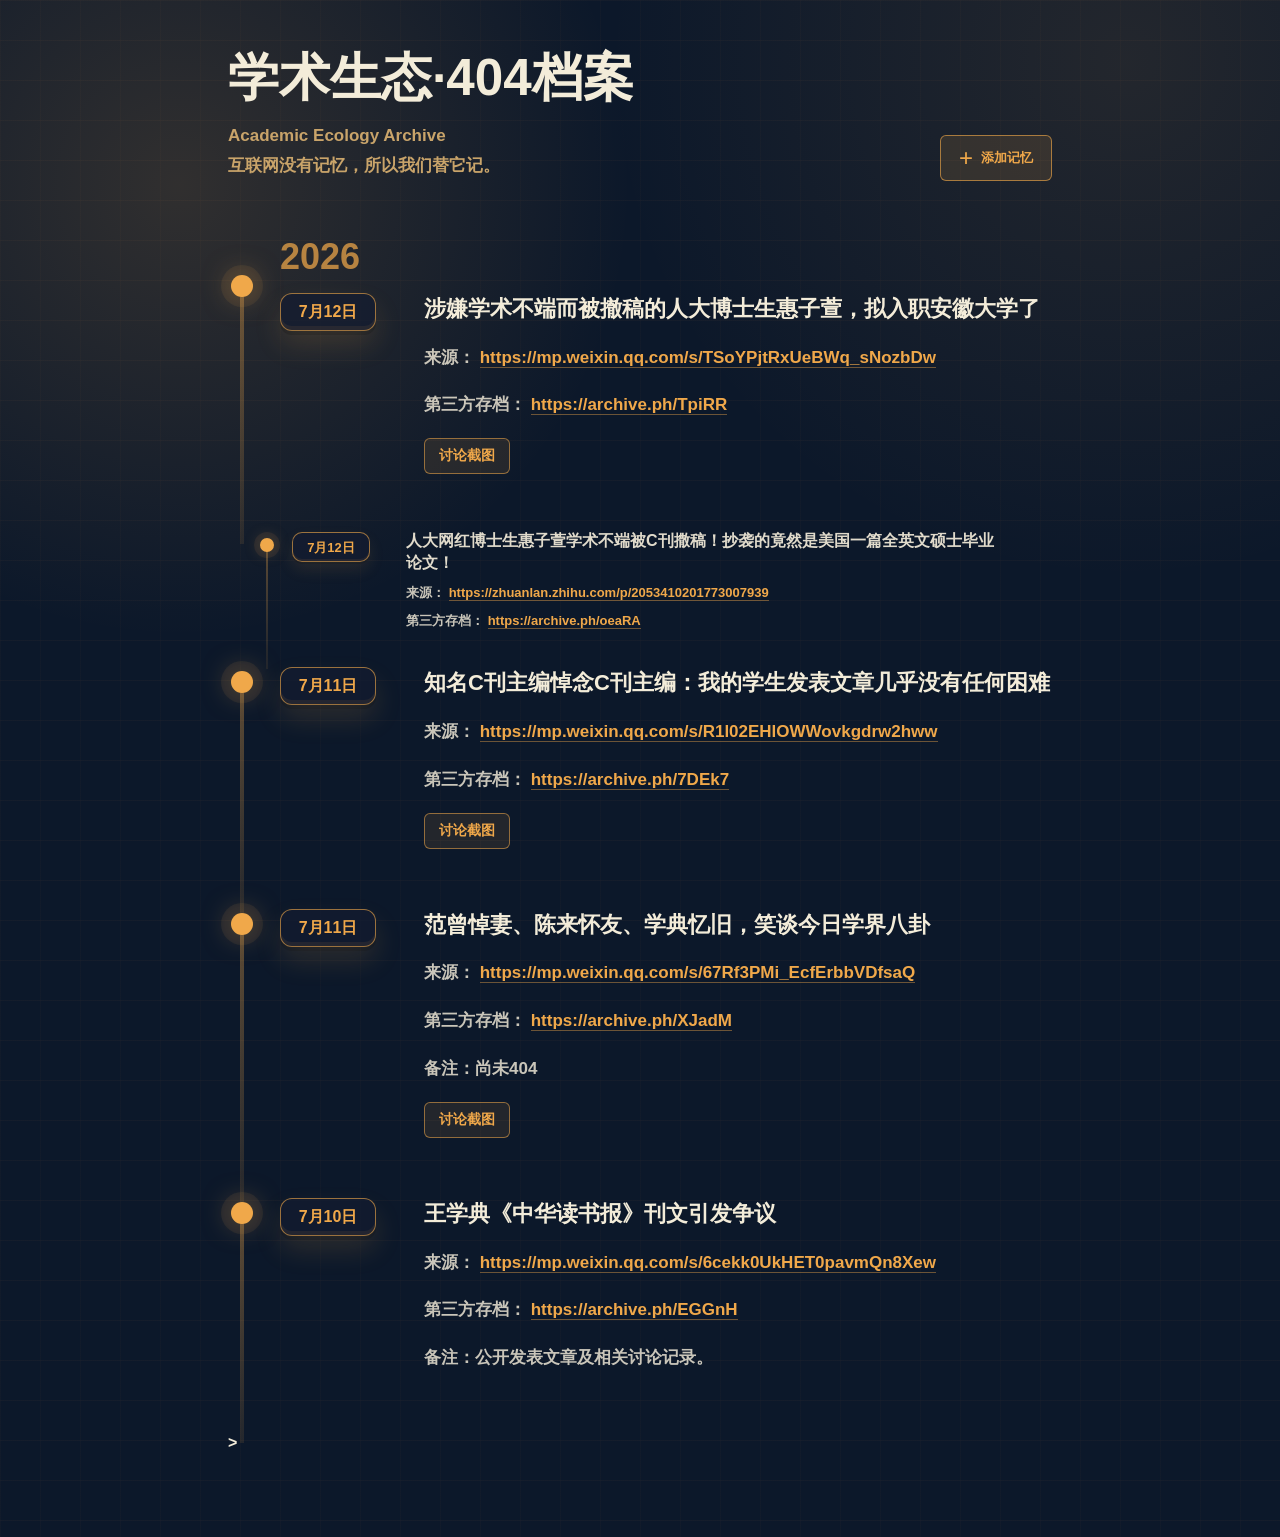
==== commit 8476e096: "Group related articles into root/child event trees. Follow-up reports nest under the source article " ====
--- a/index.html
+++ b/index.html
@@ -230,6 +230,80 @@
     padding-top: 4px;
 }
 
+.entry.entry-child {
+    grid-template-columns: 132px minmax(0, 1fr);
+    gap: 18px;
+    margin-bottom: 22px;
+    margin-left: 28px;
+}
+
+.entry.entry-child::before {
+    left: 10px;
+    top: 14px;
+    bottom: -28px;
+    width: 2px;
+    background: linear-gradient(rgba(240, 168, 74, 0.34), rgba(240, 168, 74, 0.08));
+}
+
+.entry.entry-child::after {
+    left: 4px;
+    top: 8px;
+    width: 14px;
+    height: 14px;
+    box-shadow:
+        0 0 0 6px rgba(240, 168, 74, 0.08),
+        0 0 16px rgba(240, 168, 74, 0.35);
+}
+
+.entry.entry-child .time-col {
+    min-height: 0;
+    padding-left: 36px;
+    padding-top: 2px;
+}
+
+.entry.entry-child .date {
+    min-width: 78px;
+    min-height: 30px;
+    padding: 5px 10px;
+    border-radius: 10px;
+    font-size: 13px;
+    box-shadow:
+        0 8px 16px rgba(240, 168, 74, 0.10),
+        inset 0 -2px 0 rgba(240, 168, 74, 0.08),
+        0 2px 0 rgba(4, 9, 18, 0.24);
+}
+
+.entry.entry-child .content {
+    padding-top: 0;
+    max-width: 600px;
+}
+
+.entry.entry-child .content h2 {
+    font-size: clamp(14px, 1.5vw, 16px);
+    line-height: 1.4;
+    color: rgba(243, 236, 217, 0.92);
+}
+
+.entry.entry-child .content p {
+    margin-top: 8px;
+    font-size: 13px;
+    line-height: 1.55;
+}
+
+.entry.entry-child .entry-actions {
+    margin-top: 10px;
+}
+
+.entry.entry-child .discussion-button {
+    min-height: 30px;
+    padding: 4px 10px;
+    font-size: 12px;
+}
+
+.event-group {
+    margin-bottom: 18px;
+}
+
 .entry-actions {
     display: flex;
     flex-wrap: wrap;
@@ -381,7 +455,8 @@
 }
 
 .field input,
-.field textarea {
+.field textarea,
+.field select {
     width: 100%;
     border: 1px solid rgba(240, 168, 74, 0.30);
     border-radius: 6px;
@@ -396,6 +471,12 @@
     padding: 0 13px;
 }
 
+.field select {
+    height: 46px;
+    padding: 0 10px;
+    font: inherit;
+}
+
 .field textarea {
     min-height: 100px;
     padding: 11px 13px;
@@ -403,7 +484,8 @@
 }
 
 .field input:focus,
-.field textarea:focus {
+.field textarea:focus,
+.field select:focus {
     border-color: var(--accent);
     box-shadow: 0 0 0 3px rgba(240, 168, 74, 0.14);
 }
@@ -550,6 +632,29 @@
 
     .entry.entry-continued::after {
         top: 14px;
+    }
+
+    .entry.entry-child {
+        margin-left: 12px;
+        margin-bottom: 28px;
+        gap: 14px;
+    }
+
+    .entry.entry-child::before {
+        top: 22px;
+        bottom: -24px;
+    }
+
+    .entry.entry-child::after {
+        top: 10px;
+    }
+
+    .entry.entry-child .time-col {
+        padding-left: 36px;
+    }
+
+    .entry.entry-child .content {
+        padding: 0 0 0 36px;
     }
 
     .time-col {
@@ -659,6 +764,14 @@
             <div class="field">
                 <label for="memoryDate">事件日期</label>
                 <input id="memoryDate" name="date" type="date" required>
+            </div>
+
+            <div class="field field-wide">
+                <label for="parentEvent">归属事件（选填）</label>
+                <select id="parentEvent" name="parent">
+                    <option value="">新建独立事件（作为根节点）</option>
+                </select>
+                <p class="field-hint">若这是已有事件的后续报道，请选择源头文章；不选则新建事件。</p>
             </div>
 
             <div class="field field-wide">
@@ -694,12 +807,14 @@
 const createArchivePhButton = document.getElementById("createArchivePh");
 const archiveHint = document.getElementById("archiveHint");
 const fetchTitleButton = document.getElementById("fetchTitle");
+const parentEventSelect = document.getElementById("parentEvent");
 
 const defaultArchiveHint = "优先用互联网档案馆（Wayback）；微信文章常被拦截，请改用 archive.ph。保存后把可用的永久链接粘贴到下方。";
 const wechatArchiveHint = "检测到微信链接：Wayback 通常只能存到验证页。请优先用 archive.ph 存档，再把永久链接粘贴到下方。";
 
 let titleFetchToken = 0;
 let entriesById = new Map();
+let rootEntries = [];
 
 function escapeHtml(value) {
     return String(value)
@@ -718,8 +833,92 @@
     };
 }
 
+function entryIdentity(entry) {
+    if (entry.issue != null) return entry.issue;
+    if (entry.id) return entry.id;
+    return null;
+}
+
 function entryKey(entry, index) {
-    return entry.issue != null ? `issue-${entry.issue}` : `entry-${index}`;
+    const identity = entryIdentity(entry);
+    if (identity != null) return `entry-${identity}`;
+    return `entry-${index}`;
+}
+
+function parentOf(entry) {
+    return entry.parent == null || entry.parent === "" ? null : entry.parent;
+}
+
+function isRootEntry(entry) {
+    return parentOf(entry) == null;
+}
+
+function compareDateAsc(a, b) {
+    if (a.date !== b.date) return a.date < b.date ? -1 : 1;
+    return (a.issue || 0) - (b.issue || 0);
+}
+
+function compareDateDesc(a, b) {
+    if (a.date !== b.date) return a.date < b.date ? 1 : -1;
+    return (b.issue || 0) - (a.issue || 0);
+}
+
+function buildEventGroups(entries) {
+    const roots = entries.filter(isRootEntry).sort(compareDateDesc);
+    const childrenByParent = new Map();
+
+    for (const entry of entries) {
+        const parent = parentOf(entry);
+        if (parent == null) continue;
+        if (!childrenByParent.has(parent)) childrenByParent.set(parent, []);
+        childrenByParent.get(parent).push(entry);
+    }
+
+    for (const kids of childrenByParent.values()) {
+        kids.sort(compareDateAsc);
+    }
+
+    const knownParents = new Set(roots.map(entryIdentity).filter((value) => value != null));
+    const orphanRoots = [];
+
+    for (const [parent, kids] of [...childrenByParent.entries()]) {
+        if (!knownParents.has(parent)) {
+            orphanRoots.push(...kids);
+            childrenByParent.delete(parent);
+        }
+    }
+
+    const groups = roots.map((root) => ({
+        root,
+        children: childrenByParent.get(entryIdentity(root)) || []
+    }));
+
+    for (const orphan of orphanRoots.sort(compareDateDesc)) {
+        groups.push({ root: orphan, children: [] });
+    }
+
+    return groups;
+}
+
+function populateParentOptions(entries) {
+    rootEntries = entries.filter(isRootEntry).sort(compareDateDesc);
+    const previous = parentEventSelect.value;
+    parentEventSelect.innerHTML = '<option value="">新建独立事件（作为根节点）</option>';
+
+    for (const root of rootEntries) {
+        const identity = entryIdentity(root);
+        if (identity == null) continue;
+        const prefix = typeof identity === "number" ? `#${identity}` : String(identity);
+        const label = `${prefix} · ${root.date} · ${root.title}`.slice(0, 80);
+        const option = document.createElement("option");
+        option.value = String(identity);
+        option.textContent = label;
+        parentEventSelect.appendChild(option);
+    }
+
+    if ([...parentEventSelect.options].some((option) => option.value === previous)) {
+        parentEventSelect.value = previous;
+    }
 }
 
 function extractImageUrls(markdownOrHtml) {
@@ -806,6 +1005,47 @@
     }
 }
 
+function renderEntryArticle(entry, { isChild, showYear, index }) {
+    const key = entryKey(entry, index);
+    entriesById.set(key, entry);
+    const { year, date } = formatDateParts(entry.date);
+    const note = entry.note
+        ? `<p>备注：${escapeHtml(entry.note)}</p>`
+        : "";
+    const discussionAction = hasLocalDiscussion(entry)
+        ? renderDiscussionButton(key)
+        : entry.issue != null
+            ? `<div class="entry-actions" data-discussion-slot="${escapeHtml(key)}" hidden></div>`
+            : "";
+    const classes = [
+        "entry",
+        isChild ? "entry-child" : "",
+        !isChild && !showYear ? "entry-continued" : ""
+    ].filter(Boolean).join(" ");
+
+    return `
+        <article class="${classes}">
+            <div class="time-col">
+                ${!isChild && showYear ? `<div class="year">${escapeHtml(year)}</div>` : ""}
+                <div class="date">${escapeHtml(date)}</div>
+            </div>
+            <div class="content">
+                <h2>${escapeHtml(entry.title)}</h2>
+                <p>
+                    来源：
+                    <a href="${escapeHtml(entry.source)}" rel="noopener noreferrer" target="_blank">${escapeHtml(entry.source)}</a>
+                </p>
+                <p>
+                    第三方存档：
+                    <a href="${escapeHtml(entry.archive)}" rel="noopener noreferrer" target="_blank">${escapeHtml(entry.archive)}</a>
+                </p>
+                ${note}
+                ${discussionAction}
+            </div>
+        </article>
+    `;
+}
+
 function renderEntries(entries) {
     if (!entries.length) {
         archiveRoot.innerHTML = '<p class="archive-empty">暂无档案条目。</p>';
@@ -813,46 +1053,34 @@
     }
 
     entriesById = new Map();
+    const groups = buildEventGroups(entries);
     let previousYear = "";
-    archiveRoot.innerHTML = entries.map((entry, index) => {
-        const key = entryKey(entry, index);
-        entriesById.set(key, entry);
-        const { year, date } = formatDateParts(entry.date);
-        const showYear = year !== previousYear;
-        previousYear = year;
-        const note = entry.note
-            ? `<p>备注：${escapeHtml(entry.note)}</p>`
-            : "";
-        const discussionAction = hasLocalDiscussion(entry)
-            ? renderDiscussionButton(key)
-            : entry.issue != null
-                ? `<div class="entry-actions" data-discussion-slot="${escapeHtml(key)}" hidden></div>`
-                : "";
-
-        return `
-            <article class="entry${showYear ? "" : " entry-continued"}">
-                <div class="time-col">
-                    ${showYear ? `<div class="year">${escapeHtml(year)}</div>` : ""}
-                    <div class="date">${escapeHtml(date)}</div>
-                </div>
-                <div class="content">
-                    <h2>${escapeHtml(entry.title)}</h2>
-                    <p>
-                        来源：
-                        <a href="${escapeHtml(entry.source)}" rel="noopener noreferrer" target="_blank">${escapeHtml(entry.source)}</a>
-                    </p>
-                    <p>
-                        第三方存档：
-                        <a href="${escapeHtml(entry.archive)}" rel="noopener noreferrer" target="_blank">${escapeHtml(entry.archive)}</a>
-                    </p>
-                    ${note}
-                    ${discussionAction}
-                </div>
-            </article>
-        `;
+    let renderIndex = 0;
+    const flatForDiscussion = [];
+
+    archiveRoot.innerHTML = groups.map(({ root, children }) => {
+        const rootYear = formatDateParts(root.date).year;
+        const showYear = rootYear !== previousYear;
+        previousYear = rootYear;
+        const rootHtml = renderEntryArticle(root, {
+            isChild: false,
+            showYear,
+            index: renderIndex++
+        });
+        flatForDiscussion.push(root);
+        const childrenHtml = children.map((child) => {
+            flatForDiscussion.push(child);
+            return renderEntryArticle(child, {
+                isChild: true,
+                showYear: false,
+                index: renderIndex++
+            });
+        }).join("");
+
+        return `<section class="event-group">${rootHtml}${childrenHtml}</section>`;
     }).join("");
 
-    revealDiscussionButtons(entries);
+    revealDiscussionButtons(flatForDiscussion);
 }
 
 async function revealDiscussionButtons(entries) {
@@ -901,10 +1129,7 @@
         }
         const data = await response.json();
         const entries = Array.isArray(data.entries) ? data.entries : [];
-        entries.sort((a, b) => {
-            if (a.date === b.date) return (b.issue || 0) - (a.issue || 0);
-            return a.date < b.date ? 1 : -1;
-        });
+        populateParentOptions(entries);
         renderEntries(entries);
     } catch (error) {
         archiveRoot.innerHTML = '<p class="archive-error">档案加载失败，请稍后刷新。</p>';
@@ -1048,6 +1273,7 @@
     const date = data.get("date");
     const source = data.get("source").trim();
     const archive = data.get("archive").trim();
+    const parent = String(data.get("parent") || "").trim();
     const note = data.get("note").trim() || "无";
     const issueTitle = `[记忆提交] ${date} ${title}`;
     const issueBody = [
@@ -1057,6 +1283,7 @@
         `- 标题：${title}`,
         `- 来源链接：${source}`,
         `- 第三方存档：${archive}`,
+        `- 父事件：${parent || "无"}`,
         "",
         "## 补充说明",
         "",
@@ -1071,7 +1298,7 @@
 });
 
 loadEntries();
-</script>
+</script>>
 </body>
 
 </html>
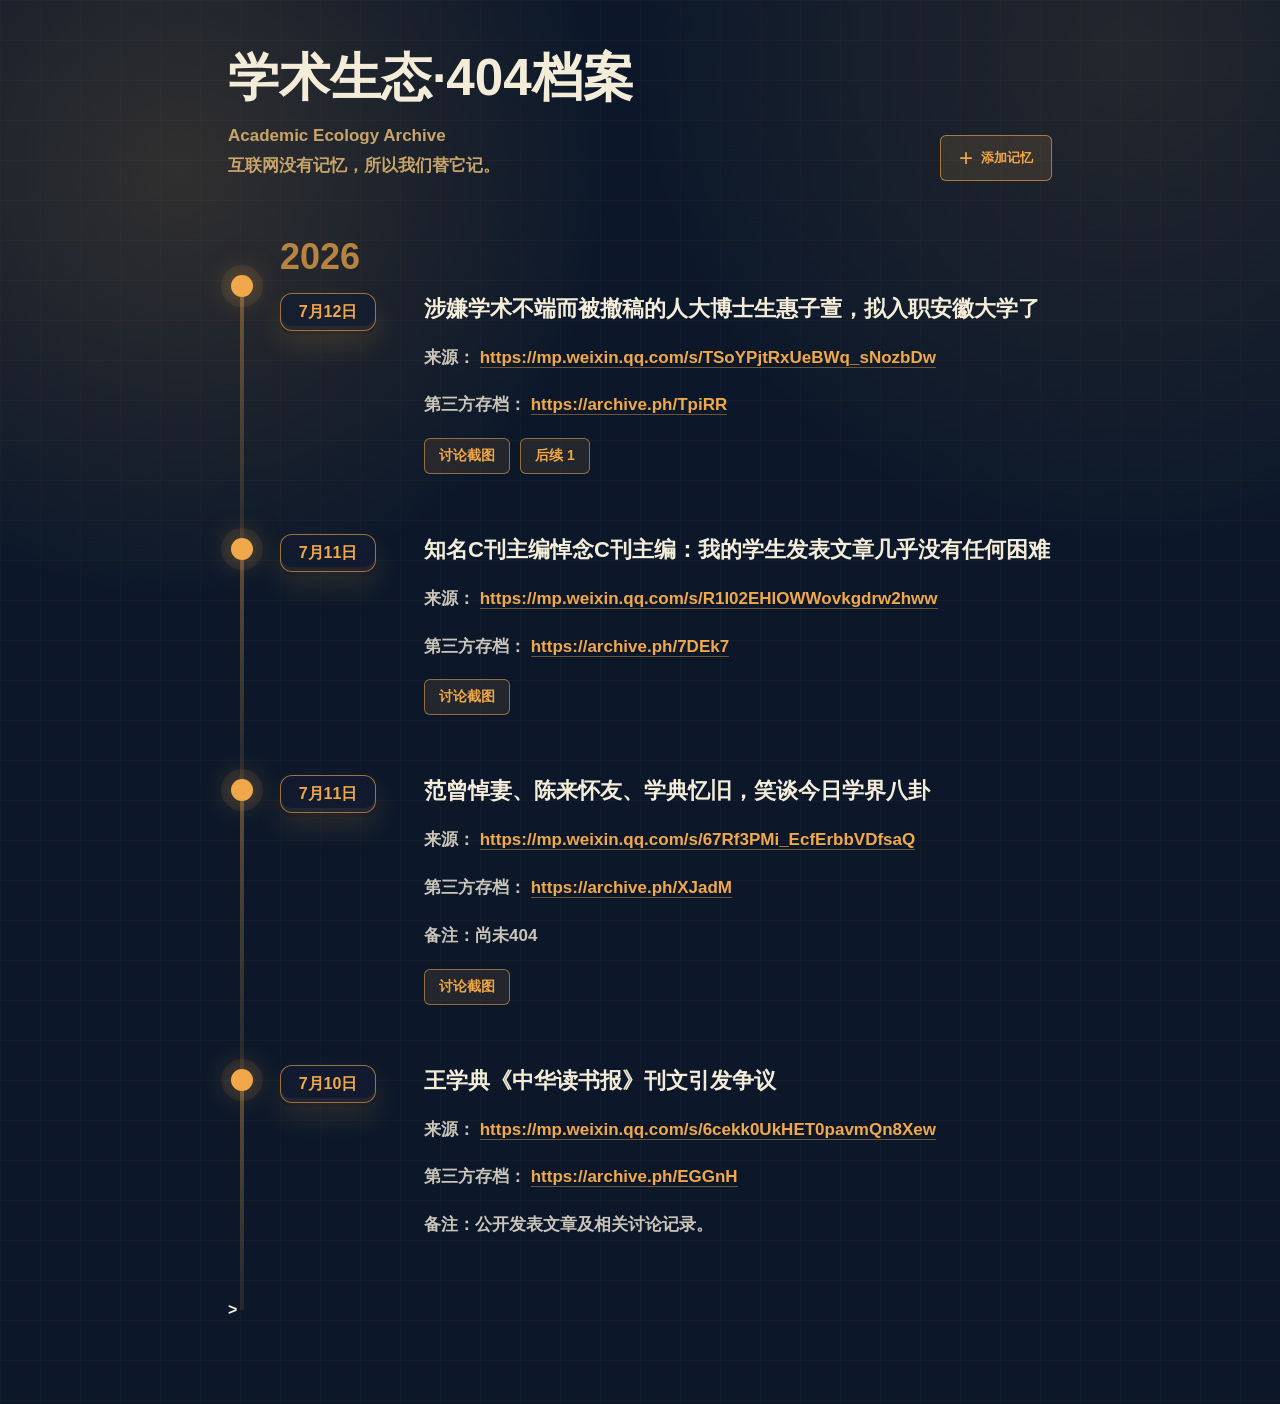
==== commit 504c3e9b: "Collapse follow-up articles behind a 后续 toggle. Keep child entries in the original timeline style an" ====
--- a/index.html
+++ b/index.html
@@ -230,78 +230,13 @@
     padding-top: 4px;
 }
 
-.entry.entry-child {
-    grid-template-columns: 132px minmax(0, 1fr);
-    gap: 18px;
-    margin-bottom: 22px;
-    margin-left: 28px;
-}
-
-.entry.entry-child::before {
-    left: 10px;
-    top: 14px;
-    bottom: -28px;
-    width: 2px;
-    background: linear-gradient(rgba(240, 168, 74, 0.34), rgba(240, 168, 74, 0.08));
-}
-
-.entry.entry-child::after {
-    left: 4px;
-    top: 8px;
-    width: 14px;
-    height: 14px;
-    box-shadow:
-        0 0 0 6px rgba(240, 168, 74, 0.08),
-        0 0 16px rgba(240, 168, 74, 0.35);
-}
-
-.entry.entry-child .time-col {
-    min-height: 0;
-    padding-left: 36px;
-    padding-top: 2px;
-}
-
-.entry.entry-child .date {
-    min-width: 78px;
-    min-height: 30px;
-    padding: 5px 10px;
-    border-radius: 10px;
-    font-size: 13px;
-    box-shadow:
-        0 8px 16px rgba(240, 168, 74, 0.10),
-        inset 0 -2px 0 rgba(240, 168, 74, 0.08),
-        0 2px 0 rgba(4, 9, 18, 0.24);
-}
-
-.entry.entry-child .content {
-    padding-top: 0;
-    max-width: 600px;
-}
-
-.entry.entry-child .content h2 {
-    font-size: clamp(14px, 1.5vw, 16px);
-    line-height: 1.4;
-    color: rgba(243, 236, 217, 0.92);
-}
-
-.entry.entry-child .content p {
-    margin-top: 8px;
-    font-size: 13px;
-    line-height: 1.55;
-}
-
-.entry.entry-child .entry-actions {
-    margin-top: 10px;
-}
-
-.entry.entry-child .discussion-button {
-    min-height: 30px;
-    padding: 4px 10px;
-    font-size: 12px;
-}
-
 .event-group {
-    margin-bottom: 18px;
+    margin-bottom: 0;
+}
+
+.event-children {
+    margin: 0;
+    padding: 0;
 }
 
 .entry-actions {
@@ -311,7 +246,8 @@
     margin-top: 18px;
 }
 
-.discussion-button {
+.discussion-button,
+.followup-button {
     display: inline-flex;
     align-items: center;
     justify-content: center;
@@ -326,9 +262,14 @@
     transition: background 160ms ease, border-color 160ms ease;
 }
 
-.discussion-button:hover {
+.discussion-button:hover,
+.followup-button:hover {
     border-color: var(--accent-strong);
     background: rgba(240, 168, 74, 0.20);
+}
+
+.followup-button[aria-expanded="true"] {
+    background: rgba(240, 168, 74, 0.22);
 }
 
 .discussion-dialog {
@@ -632,29 +573,6 @@
 
     .entry.entry-continued::after {
         top: 14px;
-    }
-
-    .entry.entry-child {
-        margin-left: 12px;
-        margin-bottom: 28px;
-        gap: 14px;
-    }
-
-    .entry.entry-child::before {
-        top: 22px;
-        bottom: -24px;
-    }
-
-    .entry.entry-child::after {
-        top: 10px;
-    }
-
-    .entry.entry-child .time-col {
-        padding-left: 36px;
-    }
-
-    .entry.entry-child .content {
-        padding: 0 0 0 36px;
     }
 
     .time-col {
@@ -977,9 +895,11 @@
 }
 
 function renderDiscussionButton(key) {
-    return `<div class="entry-actions">
-        <button class="discussion-button" type="button" data-entry-key="${escapeHtml(key)}">讨论截图</button>
-    </div>`;
+    return `<button class="discussion-button" type="button" data-entry-key="${escapeHtml(key)}">讨论截图</button>`;
+}
+
+function renderFollowupButton(groupId, count) {
+    return `<button class="followup-button" type="button" data-followup-for="${escapeHtml(groupId)}" aria-expanded="false">后续 ${count}</button>`;
 }
 
 async function openDiscussion(entry) {
@@ -1005,28 +925,32 @@
     }
 }
 
-function renderEntryArticle(entry, { isChild, showYear, index }) {
+function renderEntryArticle(entry, { showYear, index, extraActions = "" }) {
     const key = entryKey(entry, index);
     entriesById.set(key, entry);
     const { year, date } = formatDateParts(entry.date);
     const note = entry.note
         ? `<p>备注：${escapeHtml(entry.note)}</p>`
         : "";
-    const discussionAction = hasLocalDiscussion(entry)
-        ? renderDiscussionButton(key)
-        : entry.issue != null
-            ? `<div class="entry-actions" data-discussion-slot="${escapeHtml(key)}" hidden></div>`
-            : "";
-    const classes = [
-        "entry",
-        isChild ? "entry-child" : "",
-        !isChild && !showYear ? "entry-continued" : ""
-    ].filter(Boolean).join(" ");
+
+    const actionBits = [];
+    if (hasLocalDiscussion(entry)) {
+        actionBits.push(renderDiscussionButton(key));
+    } else if (entry.issue != null) {
+        actionBits.push(`<span data-discussion-slot="${escapeHtml(key)}" hidden></span>`);
+    }
+    if (extraActions) actionBits.push(extraActions);
+
+    const actions = actionBits.length
+        ? `<div class="entry-actions">${actionBits.join("")}</div>`
+        : "";
+
+    const classes = ["entry", !showYear ? "entry-continued" : ""].filter(Boolean).join(" ");
 
     return `
         <article class="${classes}">
             <div class="time-col">
-                ${!isChild && showYear ? `<div class="year">${escapeHtml(year)}</div>` : ""}
+                ${showYear ? `<div class="year">${escapeHtml(year)}</div>` : ""}
                 <div class="date">${escapeHtml(date)}</div>
             </div>
             <div class="content">
@@ -1040,7 +964,7 @@
                     <a href="${escapeHtml(entry.archive)}" rel="noopener noreferrer" target="_blank">${escapeHtml(entry.archive)}</a>
                 </p>
                 ${note}
-                ${discussionAction}
+                ${actions}
             </div>
         </article>
     `;
@@ -1058,26 +982,34 @@
     let renderIndex = 0;
     const flatForDiscussion = [];
 
-    archiveRoot.innerHTML = groups.map(({ root, children }) => {
+    archiveRoot.innerHTML = groups.map(({ root, children }, groupIndex) => {
         const rootYear = formatDateParts(root.date).year;
         const showYear = rootYear !== previousYear;
         previousYear = rootYear;
+        const groupId = `group-${groupIndex}`;
+        const followup = children.length
+            ? renderFollowupButton(groupId, children.length)
+            : "";
         const rootHtml = renderEntryArticle(root, {
-            isChild: false,
             showYear,
-            index: renderIndex++
+            index: renderIndex++,
+            extraActions: followup
         });
         flatForDiscussion.push(root);
+
         const childrenHtml = children.map((child) => {
             flatForDiscussion.push(child);
             return renderEntryArticle(child, {
-                isChild: true,
                 showYear: false,
                 index: renderIndex++
             });
         }).join("");
 
-        return `<section class="event-group">${rootHtml}${childrenHtml}</section>`;
+        const childrenBlock = children.length
+            ? `<div class="event-children" id="${groupId}" hidden>${childrenHtml}</div>`
+            : "";
+
+        return `<section class="event-group">${rootHtml}${childrenBlock}</section>`;
     }).join("");
 
     revealDiscussionButtons(flatForDiscussion);
@@ -1094,8 +1026,7 @@
         try {
             const images = await fetchIssueCommentImages(entry.issue);
             if (!images.length) return;
-            slot.innerHTML = `<button class="discussion-button" type="button" data-entry-key="${escapeHtml(key)}">讨论截图</button>`;
-            slot.hidden = false;
+            slot.outerHTML = `<button class="discussion-button" type="button" data-entry-key="${escapeHtml(key)}">讨论截图</button>`;
         } catch (error) {
             console.warn(error);
         }
@@ -1105,6 +1036,19 @@
 }
 
 archiveRoot.addEventListener("click", (event) => {
+    const followupButton = event.target.closest(".followup-button");
+    if (followupButton) {
+        const panel = document.getElementById(followupButton.dataset.followupFor);
+        if (!panel) return;
+        const expanded = followupButton.getAttribute("aria-expanded") === "true";
+        const next = !expanded;
+        followupButton.setAttribute("aria-expanded", String(next));
+        panel.hidden = !next;
+        const count = panel.querySelectorAll("article.entry").length;
+        followupButton.textContent = next ? `收起 ${count}` : `后续 ${count}`;
+        return;
+    }
+
     const button = event.target.closest(".discussion-button");
     if (!button) return;
     const entry = entriesById.get(button.dataset.entryKey);
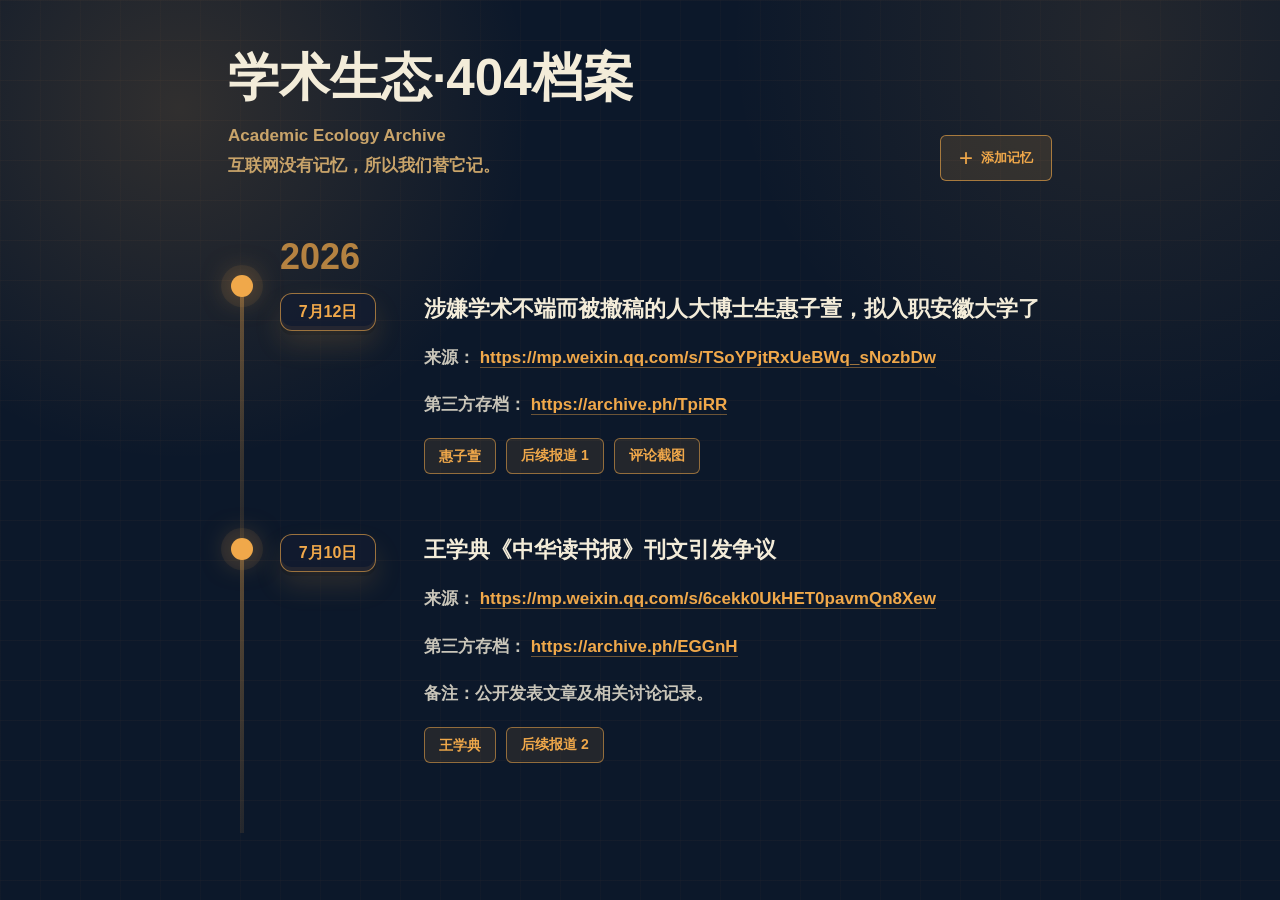
==== commit 78563f2a: "Add figure tags on root events and reorder action chips. Show 主旨人物, then 后续报道, then 评论截图 under each " ====
--- a/index.html
+++ b/index.html
@@ -234,16 +234,26 @@
     margin-bottom: 0;
 }
 
-.event-children {
-    margin: 0;
-    padding: 0;
-}
-
 .entry-actions {
     display: flex;
     flex-wrap: wrap;
     gap: 10px;
     margin-top: 18px;
+    align-items: center;
+}
+
+.figure-tag {
+    display: inline-flex;
+    align-items: center;
+    justify-content: center;
+    min-height: 36px;
+    padding: 6px 14px;
+    border: 1px solid rgba(240, 168, 74, 0.55);
+    border-radius: 6px;
+    color: var(--accent);
+    background: rgba(240, 168, 74, 0.10);
+    font-size: 14px;
+    line-height: 1;
 }
 
 .discussion-button,
@@ -268,11 +278,8 @@
     background: rgba(240, 168, 74, 0.20);
 }
 
-.followup-button[aria-expanded="true"] {
-    background: rgba(240, 168, 74, 0.22);
-}
-
-.discussion-dialog {
+.discussion-dialog,
+.followup-dialog {
     width: min(760px, calc(100vw - 32px));
     max-height: calc(100vh - 32px);
     padding: 0;
@@ -283,28 +290,83 @@
     box-shadow: 0 28px 80px rgba(0, 0, 0, 0.55);
 }
 
-.discussion-dialog::backdrop {
+.followup-dialog {
+    width: min(860px, calc(100vw - 32px));
+}
+
+.discussion-dialog::backdrop,
+.followup-dialog::backdrop {
     background: rgba(3, 8, 16, 0.76);
     backdrop-filter: blur(5px);
 }
 
-.discussion-panel {
+.discussion-panel,
+.followup-panel {
     display: flex;
     flex-direction: column;
     max-height: calc(100vh - 32px);
 }
 
-.discussion-panel .dialog-header {
+.discussion-panel .dialog-header,
+.followup-panel .dialog-header {
     margin: 0;
     padding: 20px 22px 14px;
     border-bottom: 1px solid rgba(240, 168, 74, 0.18);
 }
 
-.discussion-gallery {
+.discussion-gallery,
+.followup-list {
     display: grid;
     gap: 16px;
     padding: 18px 22px 24px;
     overflow: auto;
+}
+
+.followup-list {
+    gap: 0;
+}
+
+.followup-list .entry {
+    grid-template-columns: 120px minmax(0, 1fr);
+    gap: 20px;
+    margin-bottom: 42px;
+}
+
+.followup-list .entry::before {
+    left: 8px;
+    top: 18px;
+    bottom: -48px;
+}
+
+.followup-list .entry::after {
+    left: 1px;
+    top: 8px;
+    width: 16px;
+    height: 16px;
+}
+
+.followup-list .entry.entry-continued::before {
+    top: 14px;
+}
+
+.followup-list .entry.entry-continued::after {
+    top: 6px;
+}
+
+.followup-list .time-col {
+    min-height: 0;
+    padding-left: 36px;
+    padding-top: 0;
+}
+
+.followup-list .year {
+    margin: 0 0 12px;
+    font-size: 28px;
+}
+
+.followup-list .content {
+    padding-top: 0;
+    max-width: none;
 }
 
 .discussion-gallery figure {
@@ -643,10 +705,20 @@
 <dialog class="discussion-dialog" id="discussionDialog">
     <div class="discussion-panel">
         <div class="dialog-header">
-            <h2 id="discussionTitle">讨论截图</h2>
+            <h2 id="discussionTitle">评论截图</h2>
             <button class="close-button" id="closeDiscussion" type="button" aria-label="关闭">&times;</button>
         </div>
         <div class="discussion-gallery" id="discussionGallery"></div>
+    </div>
+</dialog>
+
+<dialog class="followup-dialog" id="followupDialog">
+    <div class="followup-panel">
+        <div class="dialog-header">
+            <h2 id="followupTitle">后续报道</h2>
+            <button class="close-button" id="closeFollowup" type="button" aria-label="关闭">&times;</button>
+        </div>
+        <div class="followup-list" id="followupList"></div>
     </div>
 </dialog>
 
@@ -692,6 +764,12 @@
                 <p class="field-hint">若这是已有事件的后续报道，请选择源头文章；不选则新建事件。</p>
             </div>
 
+            <div class="field">
+                <label for="memoryFigure">主旨人物（根事件）</label>
+                <input id="memoryFigure" name="figure" type="text" maxlength="40" placeholder="如：王学典">
+                <p class="field-hint">仅新建根事件时需要；后续报道可留空。</p>
+            </div>
+
             <div class="field field-wide">
                 <label for="archiveUrl">第三方存档链接</label>
                 <input id="archiveUrl" name="archive" type="url" inputmode="url" placeholder="https://web.archive.org/web/... 或 https://archive.ph/..." required>
@@ -716,6 +794,9 @@
 const discussionDialog = document.getElementById("discussionDialog");
 const discussionTitle = document.getElementById("discussionTitle");
 const discussionGallery = document.getElementById("discussionGallery");
+const followupDialog = document.getElementById("followupDialog");
+const followupTitle = document.getElementById("followupTitle");
+const followupList = document.getElementById("followupList");
 const form = document.getElementById("memoryForm");
 const dateInput = document.getElementById("memoryDate");
 const sourceInput = document.getElementById("sourceUrl");
@@ -733,6 +814,8 @@
 let titleFetchToken = 0;
 let entriesById = new Map();
 let rootEntries = [];
+let followupsByGroup = new Map();
+let followupRenderIndex = 1000;
 
 function escapeHtml(value) {
     return String(value)
@@ -895,28 +978,54 @@
 }
 
 function renderDiscussionButton(key) {
-    return `<button class="discussion-button" type="button" data-entry-key="${escapeHtml(key)}">讨论截图</button>`;
-}
-
-function renderFollowupButton(groupId, count) {
-    return `<button class="followup-button" type="button" data-followup-for="${escapeHtml(groupId)}" aria-expanded="false">后续 ${count}</button>`;
+    return `<button class="discussion-button" type="button" data-entry-key="${escapeHtml(key)}">评论截图</button>`;
+}
+
+function renderFollowupButton(groupId, count, rootKey) {
+    return `<button class="followup-button" type="button" data-followup-for="${escapeHtml(groupId)}" data-root-key="${escapeHtml(rootKey)}">后续报道 ${count}</button>`;
+}
+
+function renderFigureTag(figure) {
+    if (!figure) return "";
+    return `<span class="figure-tag">${escapeHtml(figure)}</span>`;
+}
+
+function openFollowups(groupId, rootEntry) {
+    const children = followupsByGroup.get(groupId) || [];
+    followupTitle.textContent = rootEntry?.title
+        ? `后续报道 · ${rootEntry.title}`.slice(0, 42)
+        : "后续报道";
+
+    let previousYear = "";
+    followupList.innerHTML = children.map((child, index) => {
+        const year = formatDateParts(child.date).year;
+        const showYear = year !== previousYear;
+        previousYear = year;
+        return renderEntryArticle(child, {
+            showYear,
+            index: followupRenderIndex + index
+        });
+    }).join("");
+
+    followupDialog.showModal();
+    revealDiscussionButtons(children, followupList);
 }
 
 async function openDiscussion(entry) {
-    discussionTitle.textContent = "讨论截图";
+    discussionTitle.textContent = "评论截图";
     discussionGallery.innerHTML = '<p class="archive-loading">正在加载截图…</p>';
     discussionDialog.showModal();
 
     try {
         const images = await resolveDiscussionImages(entry);
         if (!images.length) {
-            discussionGallery.innerHTML = '<p class="archive-empty">这条记忆还没有讨论截图。</p>';
+            discussionGallery.innerHTML = '<p class="archive-empty">这条记忆还没有评论截图。</p>';
             return;
         }
 
         discussionGallery.innerHTML = images.map((src, index) => `
             <figure>
-                <img src="${escapeHtml(toImageSrc(src))}" alt="讨论截图 ${index + 1}" loading="lazy">
+                <img src="${escapeHtml(toImageSrc(src))}" alt="评论截图 ${index + 1}" loading="lazy">
             </figure>
         `).join("");
     } catch (error) {
@@ -925,7 +1034,7 @@
     }
 }
 
-function renderEntryArticle(entry, { showYear, index, extraActions = "" }) {
+function renderEntryArticle(entry, { showYear, index, extraActions = "", showFigure = false }) {
     const key = entryKey(entry, index);
     entriesById.set(key, entry);
     const { year, date } = formatDateParts(entry.date);
@@ -934,12 +1043,15 @@
         : "";
 
     const actionBits = [];
+    if (showFigure && entry.figure) {
+        actionBits.push(renderFigureTag(entry.figure));
+    }
+    if (extraActions) actionBits.push(extraActions);
     if (hasLocalDiscussion(entry)) {
         actionBits.push(renderDiscussionButton(key));
     } else if (entry.issue != null) {
         actionBits.push(`<span data-discussion-slot="${escapeHtml(key)}" hidden></span>`);
     }
-    if (extraActions) actionBits.push(extraActions);
 
     const actions = actionBits.length
         ? `<div class="entry-actions">${actionBits.join("")}</div>`
@@ -977,56 +1089,49 @@
     }
 
     entriesById = new Map();
+    followupsByGroup = new Map();
     const groups = buildEventGroups(entries);
     let previousYear = "";
     let renderIndex = 0;
-    const flatForDiscussion = [];
+    const rootsForDiscussion = [];
 
     archiveRoot.innerHTML = groups.map(({ root, children }, groupIndex) => {
         const rootYear = formatDateParts(root.date).year;
         const showYear = rootYear !== previousYear;
         previousYear = rootYear;
         const groupId = `group-${groupIndex}`;
+        const rootKey = entryKey(root, renderIndex);
+        if (children.length) {
+            followupsByGroup.set(groupId, children);
+        }
         const followup = children.length
-            ? renderFollowupButton(groupId, children.length)
+            ? renderFollowupButton(groupId, children.length, rootKey)
             : "";
         const rootHtml = renderEntryArticle(root, {
             showYear,
             index: renderIndex++,
-            extraActions: followup
+            extraActions: followup,
+            showFigure: true
         });
-        flatForDiscussion.push(root);
-
-        const childrenHtml = children.map((child) => {
-            flatForDiscussion.push(child);
-            return renderEntryArticle(child, {
-                showYear: false,
-                index: renderIndex++
-            });
-        }).join("");
-
-        const childrenBlock = children.length
-            ? `<div class="event-children" id="${groupId}" hidden>${childrenHtml}</div>`
-            : "";
-
-        return `<section class="event-group">${rootHtml}${childrenBlock}</section>`;
+        rootsForDiscussion.push(root);
+        return `<section class="event-group">${rootHtml}</section>`;
     }).join("");
 
-    revealDiscussionButtons(flatForDiscussion);
-}
-
-async function revealDiscussionButtons(entries) {
-    const checks = entries.map(async (entry, index) => {
+    revealDiscussionButtons(rootsForDiscussion, archiveRoot);
+}
+
+async function revealDiscussionButtons(entries, rootEl = document) {
+    const checks = entries.map(async (entry) => {
         if (hasLocalDiscussion(entry) || entry.issue == null) return;
 
-        const key = entryKey(entry, index);
-        const slot = archiveRoot.querySelector(`[data-discussion-slot="${key}"]`);
+        const key = entryKey(entry, 0);
+        const slot = rootEl.querySelector(`[data-discussion-slot="${key}"]`);
         if (!slot) return;
 
         try {
             const images = await fetchIssueCommentImages(entry.issue);
             if (!images.length) return;
-            slot.outerHTML = `<button class="discussion-button" type="button" data-entry-key="${escapeHtml(key)}">讨论截图</button>`;
+            slot.outerHTML = `<button class="discussion-button" type="button" data-entry-key="${escapeHtml(key)}">评论截图</button>`;
         } catch (error) {
             console.warn(error);
         }
@@ -1035,17 +1140,12 @@
     await Promise.all(checks);
 }
 
-archiveRoot.addEventListener("click", (event) => {
+function onArchiveClick(event) {
     const followupButton = event.target.closest(".followup-button");
     if (followupButton) {
-        const panel = document.getElementById(followupButton.dataset.followupFor);
-        if (!panel) return;
-        const expanded = followupButton.getAttribute("aria-expanded") === "true";
-        const next = !expanded;
-        followupButton.setAttribute("aria-expanded", String(next));
-        panel.hidden = !next;
-        const count = panel.querySelectorAll("article.entry").length;
-        followupButton.textContent = next ? `收起 ${count}` : `后续 ${count}`;
+        const groupId = followupButton.dataset.followupFor;
+        const rootEntry = entriesById.get(followupButton.dataset.rootKey);
+        openFollowups(groupId, rootEntry);
         return;
     }
 
@@ -1053,15 +1153,28 @@
     if (!button) return;
     const entry = entriesById.get(button.dataset.entryKey);
     if (entry) openDiscussion(entry);
-});
+}
+
+archiveRoot.addEventListener("click", onArchiveClick);
+followupList.addEventListener("click", onArchiveClick);
 
 document.getElementById("closeDiscussion").addEventListener("click", () => {
     discussionDialog.close();
 });
 
+document.getElementById("closeFollowup").addEventListener("click", () => {
+    followupDialog.close();
+});
+
 discussionDialog.addEventListener("click", (event) => {
     if (event.target === discussionDialog) {
         discussionDialog.close();
+    }
+});
+
+followupDialog.addEventListener("click", (event) => {
+    if (event.target === followupDialog) {
+        followupDialog.close();
     }
 });
 
@@ -1218,6 +1331,7 @@
     const source = data.get("source").trim();
     const archive = data.get("archive").trim();
     const parent = String(data.get("parent") || "").trim();
+    const figure = String(data.get("figure") || "").trim();
     const note = data.get("note").trim() || "无";
     const issueTitle = `[记忆提交] ${date} ${title}`;
     const issueBody = [
@@ -1228,6 +1342,7 @@
         `- 来源链接：${source}`,
         `- 第三方存档：${archive}`,
         `- 父事件：${parent || "无"}`,
+        `- 主旨人物：${figure || "无"}`,
         "",
         "## 补充说明",
         "",
@@ -1242,7 +1357,7 @@
 });
 
 loadEntries();
-</script>>
+</script>
 </body>
 
 </html>
